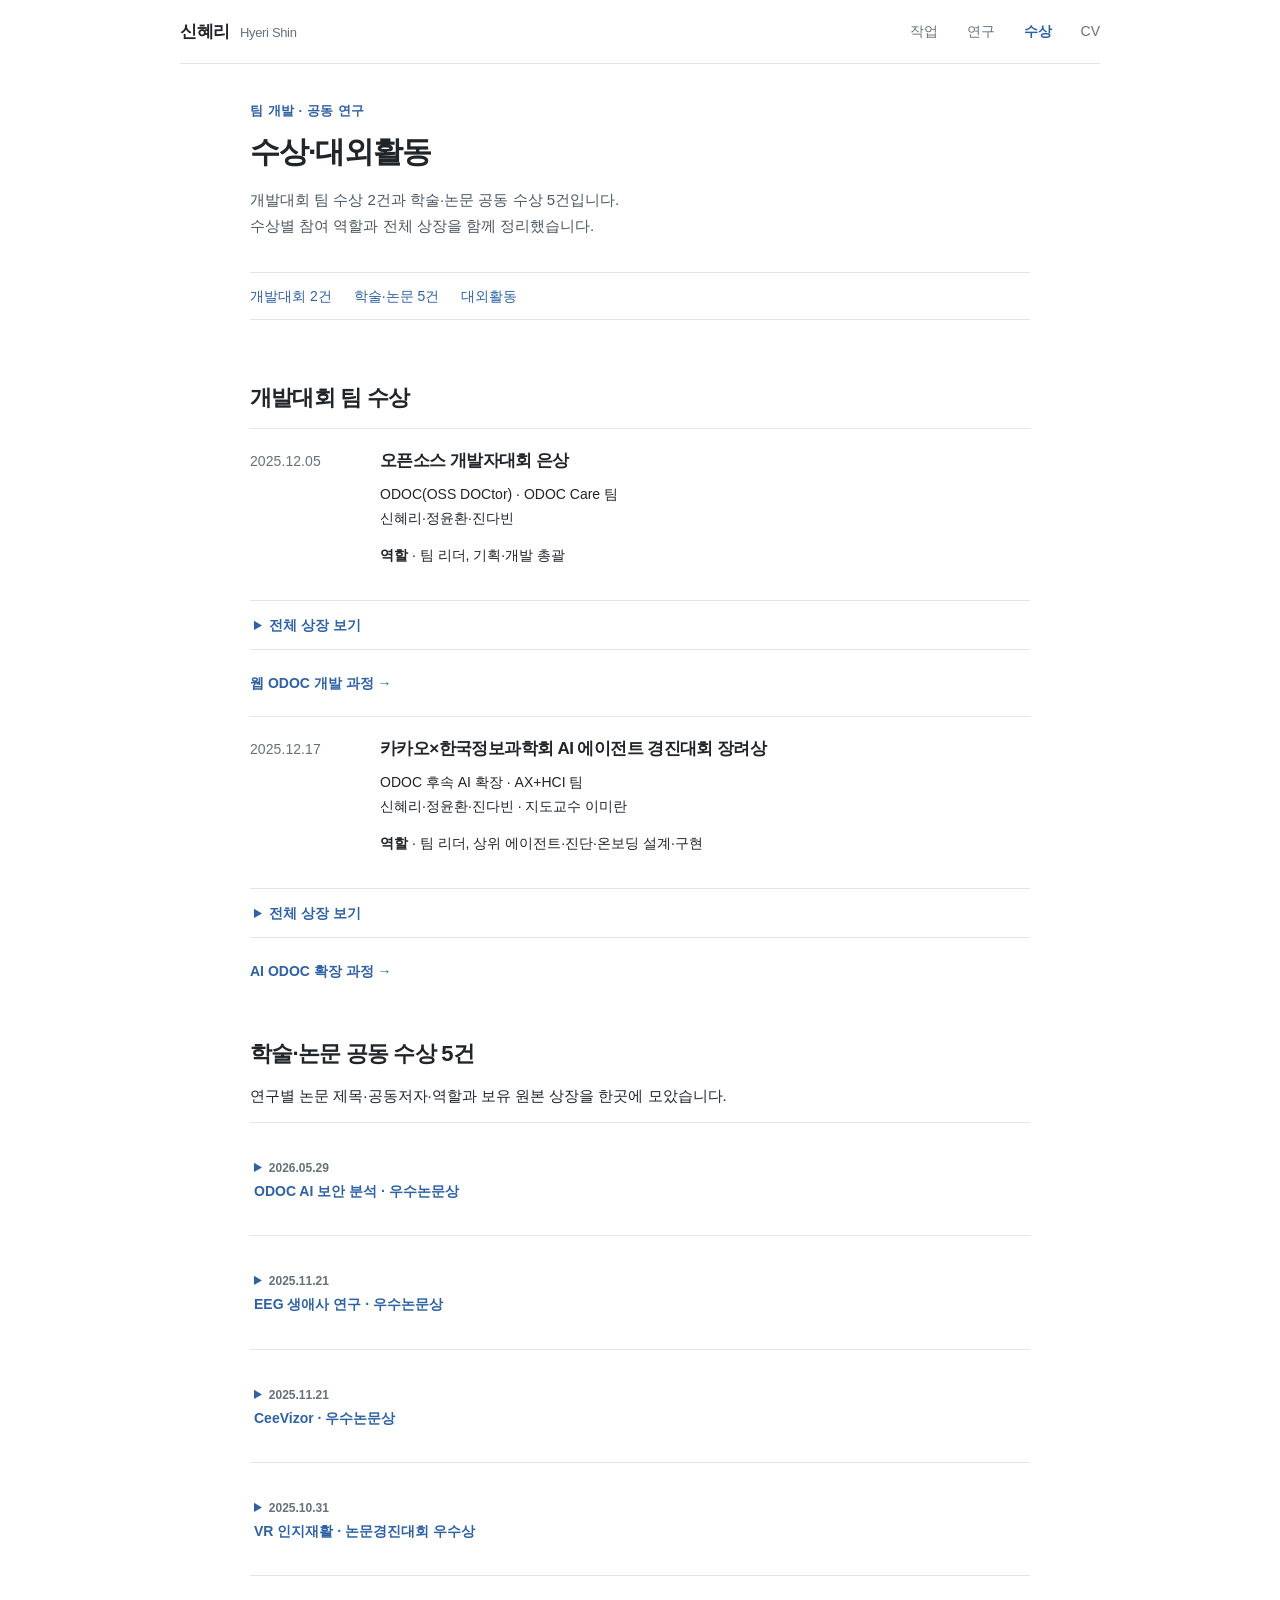
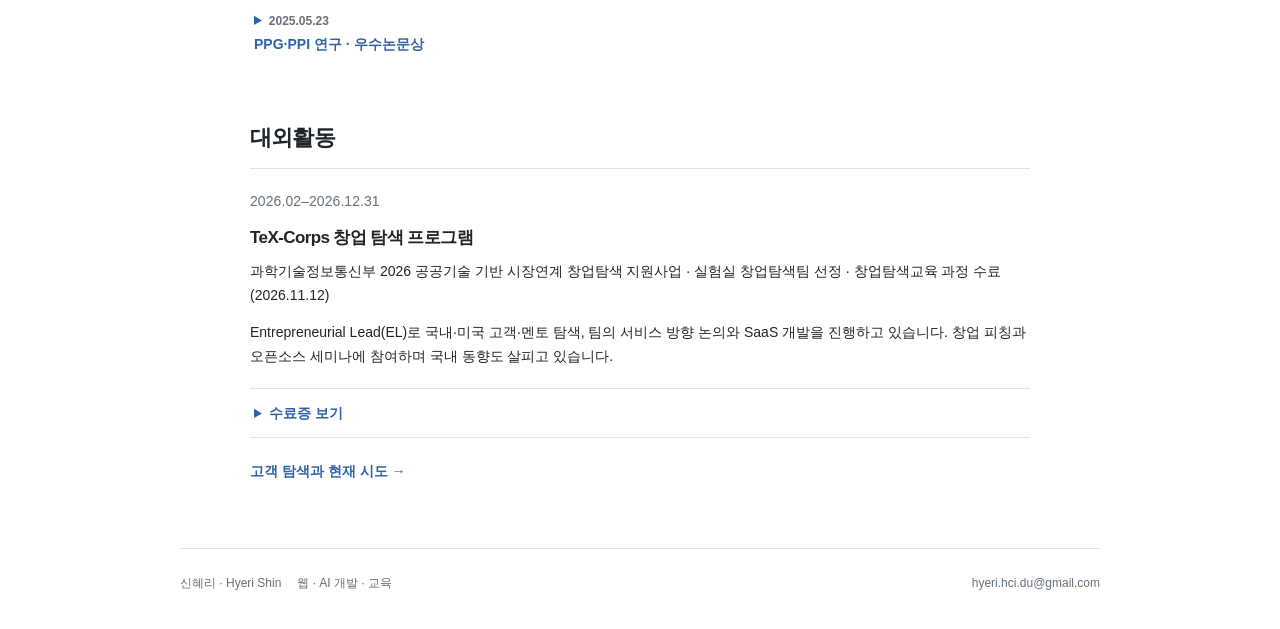
==== awards.html @ 7552ea55 "Add TeX-Corps activity card and remove certificate caption" ====
<!doctype html>
<html lang="ko">
<head>
<meta charset="utf-8">
<meta name="viewport" content="width=device-width, initial-scale=1">
<meta name="description" content="개발대회 팀 수상 2건과 학술·논문 공동 수상 5건, 참여 역할 및 전체 상장.">
<meta name="color-scheme" content="light">
<title>수상·대외활동 · 신혜리</title>
<link rel="stylesheet" href="styles.css">
</head>
<body>
<a class="skip-link" href="#main">본문으로 바로가기</a>
<header class="site-header"><div class="header-inner"><a class="brand" href="index.html">신혜리<span>Hyeri Shin</span></a><nav aria-label="주요 메뉴"><a href="index.html#work">작업</a><a href="research.html">연구</a><a href="awards.html" aria-current="page">수상</a><a href="cv.html">CV</a></nav></div></header>
<main id="main">
<div class="page-width document-page"><header class="page-heading"><p class="eyebrow">팀 개발 · 공동 연구</p><h1>수상·대외활동</h1><p class="lead">개발대회 팀 수상 2건과 학술·논문 공동 수상 5건입니다.<br>수상별 참여 역할과 전체 상장을 함께 정리했습니다.</p></header><nav class="jump-links" aria-label="수상 구분"><a href="#development">개발대회 2건</a><a href="#academic">학술·논문 5건</a><a href="#activities">대외활동</a></nav>
<section class="award-group" id="development"><h2>개발대회 팀 수상</h2><article class="award-record" id="oss"><div class="award-summary"><p class="record-date">2025.12.05</p><div><h3>오픈소스 개발자대회 은상</h3><p>ODOC(OSS DOCtor) · ODOC Care 팀<br>신혜리·정윤환·진다빈</p><p><strong>역할</strong> · 팀 리더, 기획·개발 총괄</p></div></div><details><summary>전체 상장 보기</summary><div class="detail-body"><figure class="award-image"><a class="image-link" href="assets/award-20251205-oss-full.png" target="_blank" rel="noopener noreferrer" aria-label="2025 오픈소스 개발자대회 은상 원본 상장 전체 면 — 원본 이미지 열기"><img src="assets/award-20251205-oss-full.png" width="1132" height="1600" alt="2025 오픈소스 개발자대회 은상 원본 상장 전체 면" loading="lazy"></a><figcaption>보유 원본 상장의 전체 면입니다.</figcaption></figure></div></details><a class="text-link" href="projects/odoc.html#web">웹 ODOC 개발 과정 →</a></article><article class="award-record" id="kakao"><div class="award-summary"><p class="record-date">2025.12.17</p><div><h3>카카오×한국정보과학회 AI 에이전트 경진대회 장려상</h3><p>ODOC 후속 AI 확장 · AX+HCI 팀<br>신혜리·정윤환·진다빈 · 지도교수 이미란</p><p><strong>역할</strong> · 팀 리더, 상위 에이전트·진단·온보딩 설계·구현</p></div></div><details><summary>전체 상장 보기</summary><div class="detail-body"><figure class="award-image"><a class="image-link" href="assets/award-20251217-kakao-full.png" target="_blank" rel="noopener noreferrer" aria-label="2025 카카오 한국정보과학회 AI 에이전트 경진대회 장려상 원본 상장 전체 면 — 원본 이미지 열기"><img src="assets/award-20251217-kakao-full.png" width="1162" height="1600" alt="2025 카카오 한국정보과학회 AI 에이전트 경진대회 장려상 원본 상장 전체 면" loading="lazy"></a><figcaption>보유 원본 상장의 전체 면입니다.</figcaption></figure></div></details><a class="text-link" href="projects/odoc.html#ai">AI ODOC 확장 과정 →</a></article></section>
<section class="award-group" id="academic"><h2>학술·논문 공동 수상 5건</h2><p>연구별 논문 제목·공동저자·역할과 보유 원본 상장을 한곳에 모았습니다.</p><details class="award-record"><summary><span class="small-meta">2026.05.29</span><br>ODOC AI 보안 분석 · 우수논문상</summary><div class="detail-body"><p>2026 한국산업정보학회 춘계학술대회</p><h4>부분 스캔 환경에서 False-Clean 방지를 위한 ODOC AI Agent의 투명성 기반 보안 분석 아키텍처 제안</h4><p><strong>공동저자</strong> · 신혜리·진다빈·정윤환·이미란</p><p><strong>참여 역할</strong> · 공동저자 · 공동 우수논문상</p><p>관련 ODOC 프로젝트에서는 Supervisor·진단·온보딩 기능의 설계·구현을 맡았습니다. 이후 졸업논문 연구를 위해 OSV 구조를 반영해 보안 분석을 확장했습니다.</p><figure class="award-image"><a class="image-link" href="assets/award-20260529-odoc_academic-full.png" target="_blank" rel="noopener noreferrer" aria-label="ODOC AI 보안 분석 · 우수논문상 원본 상장 전체 면 — 원본 이미지 열기"><img src="assets/award-20260529-odoc_academic-full.png" width="1132" height="1600" alt="ODOC AI 보안 분석 · 우수논문상 원본 상장 전체 면" loading="lazy"></a><figcaption>보유 원본 상장의 전체 면입니다. 이미지를 선택하면 원본 크기로 볼 수 있습니다.</figcaption></figure></div></details><details class="award-record"><summary><span class="small-meta">2025.11.21</span><br>EEG 생애사 연구 · 우수논문상</summary><div class="detail-body"><p>2025 한국산업정보학회 추계학술대회</p><h4>뇌파·심리 지표 기반 고령층 생애사 프로그램의 정서 안정 효과 분석</h4><p><strong>공동저자</strong> · 신혜리·전승화·성희자·이미란</p><p><strong>참여 역할</strong> · 공동 연구 · 소프트웨어·검증·통계 분석</p><figure class="award-image"><a class="image-link" href="assets/award-20251121-eeg-full.png" target="_blank" rel="noopener noreferrer" aria-label="EEG 생애사 연구 · 우수논문상 원본 상장 전체 면 — 원본 이미지 열기"><img src="assets/award-20251121-eeg-full.png" width="1131" height="1600" alt="EEG 생애사 연구 · 우수논문상 원본 상장 전체 면" loading="lazy"></a><figcaption>보유 원본 상장의 전체 면입니다. 이미지를 선택하면 원본 크기로 볼 수 있습니다.</figcaption></figure></div></details><details class="award-record"><summary><span class="small-meta">2025.11.21</span><br>CeeVizor · 우수논문상</summary><div class="detail-body"><p>2025 한국산업정보학회 추계학술대회</p><h4>CeeVizor: C언어 메모리 구조의 시각화를 통한 교육 지원 도구 개발</h4><p><strong>공동저자</strong> · 김현송·신혜리·김병모·허준혁·최강우·이미란</p><p><strong>참여 역할</strong> · 공동저자 · 공동 우수논문상</p><figure class="award-image"><a class="image-link" href="assets/award-20251121-ceevizor-full.png" target="_blank" rel="noopener noreferrer" aria-label="CeeVizor · 우수논문상 원본 상장 전체 면 — 원본 이미지 열기"><img src="assets/award-20251121-ceevizor-full.png" width="1131" height="1600" alt="CeeVizor · 우수논문상 원본 상장 전체 면" loading="lazy"></a><figcaption>보유 원본 상장의 전체 면입니다. 이미지를 선택하면 원본 크기로 볼 수 있습니다.</figcaption></figure></div></details><details class="award-record"><summary><span class="small-meta">2025.10.31</span><br>VR 인지재활 · 논문경진대회 우수상</summary><div class="detail-body"><p>한국재활복지공학회 제19회 정기학술대회 학부생논문경진대회</p><h4>컴퓨터기반 인지 재활의 생태학적 효용성 문제를 해결하기 위한 VR 인지재활</h4><p><strong>공동저자</strong> · 정윤환·진다빈·신혜리·이미란</p><p><strong>참여 역할</strong> · 공동저자 · 공동 논문 우수상</p><figure class="award-image"><a class="image-link" href="assets/award-20251031-vr-full.png" target="_blank" rel="noopener noreferrer" aria-label="VR 인지재활 · 논문경진대회 우수상 원본 상장 전체 면 — 원본 이미지 열기"><img src="assets/award-20251031-vr-full.png" width="1124" height="1600" alt="VR 인지재활 · 논문경진대회 우수상 원본 상장 전체 면" loading="lazy"></a><figcaption>보유 원본 상장의 전체 면입니다. 이미지를 선택하면 원본 크기로 볼 수 있습니다.</figcaption></figure></div></details><details class="award-record"><summary><span class="small-meta">2025.05.23</span><br>PPG·PPI 연구 · 우수논문상</summary><div class="detail-body"><p>2025 한국산업정보학회 춘계학술대회</p><h4>통계적 방법 기반의 PPG신호 이상치 탐지 및 제거를 통한 안정적인 PPI 추정 연구</h4><p><strong>공동저자</strong> · 신혜리·이미란</p><p><strong>참여 역할</strong> · 제1저자·발표</p><figure class="award-image"><a class="image-link" href="assets/award-20250523-ppg-full.png" target="_blank" rel="noopener noreferrer" aria-label="PPG·PPI 연구 · 우수논문상 원본 상장 전체 면 — 원본 이미지 열기"><img src="assets/award-20250523-ppg-full.png" width="1131" height="1600" alt="PPG·PPI 연구 · 우수논문상 원본 상장 전체 면" loading="lazy"></a><figcaption>보유 원본 상장의 전체 면입니다. 이미지를 선택하면 원본 크기로 볼 수 있습니다.</figcaption></figure></div></details></section><section class="award-group" id="activities"><h2>대외활동</h2><article class="award-record" id="texcorps"><p class="record-date">2026.02–2026.12.31</p><h3>TeX-Corps 창업 탐색 프로그램</h3><p>과학기술정보통신부 2026 공공기술 기반 시장연계 창업탐색 지원사업 · 실험실 창업탐색팀 선정 · 창업탐색교육 과정 수료(2026.11.12)</p><p>Entrepreneurial Lead(EL)로 국내·미국 고객·멘토 탐색, 팀의 서비스 방향 논의와 SaaS 개발을 진행하고 있습니다. 창업 피칭과 오픈소스 세미나에 참여하며 국내 동향도 살피고 있습니다.</p><details><summary>수료증 보기</summary><div class="detail-body"><figure class="award-image"><a class="image-link" href="assets/certificate-20261112-texcorps-full.png" target="_blank" rel="noopener noreferrer" aria-label="2026 공공기술 기반 시장연계 창업탐색 지원사업 창업탐색교육 과정 수료증 — 원본 이미지 열기"><img src="assets/certificate-20261112-texcorps-full.png" width="1150" height="1600" alt="2026 공공기술 기반 시장연계 창업탐색 지원사업 창업탐색교육 과정 수료증" loading="lazy"></a></figure></div></details><a class="text-link" href="projects/tex-corps.html">고객 탐색과 현재 시도 →</a></article></section></div></main>
<footer class="site-footer"><div><a href="index.html">신혜리 · Hyeri Shin</a><span>웹 · AI 개발 · 교육</span></div><a href="mailto:hyeri.hci.du@gmail.com">hyeri.hci.du@gmail.com</a></footer>
</body>
</html>
---- styles.css ----
:root{--ink:#20252a;--muted:#66717b;--accent:#315b84;--line:#e1e5e9;--soft:#f5f7f9;--width:1060px;--reading:840px}
*{box-sizing:border-box}
html{scroll-padding-top:32px}
body{margin:0;background:#fff;color:var(--ink);font:16px/1.78 -apple-system,BlinkMacSystemFont,"Apple SD Gothic Neo","Noto Sans KR","Malgun Gothic",sans-serif;word-break:keep-all;overflow-wrap:break-word;-webkit-font-smoothing:antialiased}
a{color:var(--accent);text-decoration:none;text-underline-offset:4px}
a:hover{text-decoration:underline}
a:focus-visible,summary:focus-visible{outline:2px solid var(--accent);outline-offset:5px;border-radius:2px}
img{max-width:100%;height:auto;display:block}
button,input{font:inherit}
h1,h2,h3,h4,p,figure,ul,ol,dl{margin-top:0}
h1,h2,h3,h4{color:var(--ink);line-height:1.4;letter-spacing:-.035em;font-weight:650}
h1{font-size:36px;margin-bottom:20px}
h2{font-size:27px;margin-bottom:19px}
h3{font-size:21px;margin-bottom:12px}
h4{font-size:17px;margin-bottom:8px}
p{margin-bottom:17px}
strong{font-weight:650}
code{font-size:.9em;background:var(--soft);padding:2px 5px;border-radius:3px}
ul,ol{padding-left:23px}
li+li{margin-top:7px}
.external{font-size:.8em;margin-left:4px;white-space:nowrap}
.page-width,.header-inner,.site-footer{width:min(var(--width),calc(100% - 64px));margin-inline:auto}
.skip-link{position:fixed;left:16px;top:-90px;z-index:99;background:#fff;padding:10px 16px;border:1px solid var(--accent)}
.skip-link:focus{top:12px}
.site-header{margin-bottom:52px}
.header-inner{display:flex;align-items:center;justify-content:space-between;gap:30px;min-height:92px;border-bottom:1px solid var(--line)}
.brand{font-size:18px;font-weight:650;color:var(--ink);letter-spacing:-.02em;white-space:nowrap}
.brand span{font-size:13px;font-weight:400;color:var(--muted);margin-left:10px}
.site-header nav{display:flex;gap:29px;align-items:center}
.site-header nav a{font-size:14px;color:var(--muted);padding:8px 0}
.site-header nav a[aria-current=page]{color:var(--accent);font-weight:650}
.hero{display:grid;grid-template-columns:185px 1fr;gap:47px;align-items:start;margin-bottom:56px;max-width:980px}
.portrait{width:185px;aspect-ratio:1399/1791;object-fit:cover;border:1px solid var(--line);border-radius:2px}
.hero-copy h1{font-size:31px;line-height:1.42;margin-bottom:16px}
.hero-copy .eyebrow{margin-bottom:8px}
.eyebrow{font-size:13px;color:var(--accent);font-weight:600;letter-spacing:.035em;margin-bottom:9px}
.intro{max-width:690px;font-size:16px;line-height:1.85;margin-bottom:13px}
.current-status{font-size:13px;color:var(--muted);margin-bottom:12px}
.contact-links{display:flex;gap:0;flex-wrap:wrap;font-size:14px;margin:13px 0 15px;color:#a0a8af}
.contact-links a{margin-inline:8px}
.contact-links a:first-child{margin-left:0}
.text-link{display:inline-flex;gap:14px;align-items:center;font-size:14px;font-weight:600}
.section-block{padding:42px 0 52px;border-top:1px solid var(--line)}
.section-heading{margin-bottom:26px}
.section-heading h2{margin-bottom:9px}
.section-heading>p:last-child:not(.eyebrow){color:var(--muted);font-size:15px;margin-bottom:0}
.work-row{display:grid;grid-template-columns:340px minmax(0,1fr);gap:38px;align-items:start;padding:29px 0 35px}
.work-row+.work-row{border-top:1px solid var(--line)}
.work-thumb{display:flex;min-height:196px;align-items:center;background:var(--soft);border:1px solid var(--line);padding:15px;overflow:hidden;border-radius:2px}
.work-thumb img{width:100%;height:auto;max-height:270px;object-fit:contain}
.workflow-thumb{padding:18px 23px}
.work-copy h3{font-size:24px;margin:3px 0 1px}
.work-copy h3 a{color:var(--ink)}
.work-copy>p{font-size:15px;margin-bottom:12px;line-height:1.75}
.work-copy .work-meta{font-size:12px;color:var(--muted);margin-bottom:5px;letter-spacing:.015em}
.work-copy .work-subtitle{font-size:16px;color:var(--accent);margin-bottom:13px}
.work-copy .role-line{font-size:13px;color:var(--ink-soft)}
.role-line strong{color:var(--ink);margin-right:7px}
.work-copy .result-line,.work-copy .status-line{font-size:12px;color:var(--muted);margin-bottom:12px}
.two-column{display:grid;grid-template-columns:1fr 1fr;gap:44px}
.summary-block h3{font-size:20px}
.summary-block h3 a{color:var(--ink)}
.small-meta,.record-meta{font-size:12px;color:var(--muted);margin-bottom:7px}
.summary-block>p:not(.small-meta){font-size:15px}
.recognition-list{list-style:none;padding:0;margin-bottom:23px}
.recognition-list li{display:grid;grid-template-columns:120px 1fr;gap:23px;padding:14px 0}
.recognition-list strong{font-size:16px}
.recognition-list p{font-size:14px;color:var(--muted);margin:4px 0 0}
.record-date{font-size:13px;color:var(--muted);font-variant-numeric:tabular-nums;letter-spacing:.005em}
.site-footer{border-top:1px solid var(--line);margin-top:60px;padding:24px 0 35px;display:flex;justify-content:space-between;gap:18px;font-size:12px;color:var(--muted)}
.site-footer>div{display:flex;gap:16px}
.site-footer a{color:var(--muted)}
.document-page{max-width:920px}
.page-heading{padding-bottom:27px}
.page-heading .lead{max-width:740px;font-size:17px;color:var(--ink-soft)}
.latin-name{font-size:23px;font-weight:400;margin-left:12px;color:var(--muted)}
.jump-links{display:flex;gap:25px;flex-wrap:wrap;border-block:1px solid var(--line);padding:14px 0;font-size:14px;margin-bottom:40px}
.cv-section{padding:23px 0 40px}
.cv-section+.cv-section{border-top:1px solid var(--line);padding-top:39px}
.cv-record{display:grid;grid-template-columns:175px 1fr;gap:27px;margin-top:26px}
.cv-record h3{font-size:18px;margin-bottom:4px}
.cv-record p{margin-bottom:5px;font-size:15px}
.cv-record .record-date{font-size:12px;padding-top:3px}
.cv-record .position{color:var(--muted);font-size:14px}
.cv-record a{font-size:13px}
.skill-list{margin-top:25px}
.skill-list>div{display:grid;grid-template-columns:175px 1fr;gap:27px;padding:12px 0;border-bottom:1px solid var(--line)}
.skill-list dt{font-weight:600;font-size:14px}
.skill-list dd{margin:0;font-size:15px}
.note{font-size:13px!important;color:var(--muted);line-height:1.8!important;margin-top:17px}
.subsection-title{font-size:18px;color:var(--accent);margin-top:28px}
.publication-list{padding-left:22px}
.publication-list>li{padding:14px 0 18px}
.publication-list p{font-size:14px;margin-bottom:8px}
.publication-list h4{font-size:16px}
.publication-list .record-meta{font-size:12px}
.resource-links{display:flex;gap:10px 22px;flex-wrap:wrap;font-size:13px;margin:17px 0}
.plain-records{list-style:none;padding:0}
.plain-records li{padding:13px 0;border-bottom:1px solid var(--line)}
.plain-records li>span{font-size:12px;color:var(--muted)}
.plain-records p{margin:3px 0 0;font-size:15px}
.back-link{display:inline-block;font-size:13px;margin-bottom:31px}
.project-heading{max-width:var(--reading);margin-inline:auto;margin-bottom:35px}
.project-heading h1{font-size:40px;margin-bottom:12px}
.project-deck{font-size:24px;line-height:1.55;font-weight:500;letter-spacing:-.03em;margin-bottom:19px}
.project-meta{font-size:13px;color:var(--muted)}
.project-cover{margin-bottom:46px}
figure{margin:28px auto 32px}
figure>a{display:block;border:1px solid var(--line);background:var(--soft);padding:12px;border-radius:2px}
figure>a:hover{border-color:#a7b9ca}
figure img{width:100%;object-fit:contain;max-height:900px}
figcaption{color:var(--muted);font-size:12px;line-height:1.75;margin-top:10px}
.project-section{max-width:var(--reading);margin-inline:auto;padding:38px 0 43px;border-top:1px solid var(--line)}
.project-section .section-heading{margin-bottom:24px}
.project-section p{font-size:16px}
.project-section h3{font-size:20px;margin-top:30px}
.project-section h3:first-child{margin-top:0}
.role-grid{display:grid;grid-template-columns:1fr 1fr 1fr;gap:27px;margin:22px 0}
.role-grid>div{border-top:2px solid #a7b9ca;padding-top:13px}
.role-grid span{font-size:13px;font-weight:650;color:var(--accent)}
.role-grid p{font-size:14px;margin-top:7px;margin-bottom:0;line-height:1.8}
.decision{margin:28px 0}
.decision h3{color:var(--accent);font-size:18px;margin-bottom:10px}
.feature-list{list-style:none;padding:0;margin:23px 0}
.feature-list li{display:grid;grid-template-columns:130px 1fr;gap:15px;border-top:1px solid var(--line);padding:13px 0;font-size:15px}
.feature-list li:last-child{border-bottom:1px solid var(--line)}
.feature-list strong{font-size:14px}
.feature-list li+li{margin-top:0}
.diagram{max-width:820px}
.diagram--compact{max-width:500px}
.diagram--medium{max-width:600px}
.diagram--technical{max-width:720px}
.diagram--dense{max-width:800px}
.diagram--compact img,.diagram--medium img,.diagram--technical img,.diagram--dense img{max-height:none}
details{margin:25px 0;border-block:1px solid var(--line)}
summary{padding:15px 4px;cursor:pointer;font-size:14px;font-weight:600;color:var(--accent)}
.detail-body{padding:7px 4px 20px}
.detail-body p{font-size:14px}
.detail-body figure{margin-block:17px}
.project-next{max-width:var(--reading);margin-inline:auto;border-top:1px solid var(--line);padding-top:25px;display:flex;justify-content:flex-end}
.project-next a{display:grid;gap:6px}
.project-next span{font-size:12px;color:var(--muted)}
.project-next strong{font-size:16px;font-weight:550}
.figure-pair{display:grid;grid-template-columns:1fr 1fr;gap:20px}
.figure-pair figure{min-width:0;margin:15px 0}
.figure-pair figure>a{height:100%;display:flex;align-items:center}
.timeline-list{list-style:none;padding:0;margin-top:25px}
.timeline-list li{display:grid;grid-template-columns:110px 1fr;gap:24px;padding:15px 0;border-top:1px solid var(--line)}
.timeline-list span{font-size:12px;color:var(--muted)}
.timeline-list p{font-size:15px;margin:0}
.research-block{padding:38px 0 45px;border-top:1px solid var(--line)}
.research-block>h2{margin-bottom:18px}
.research-block .research-intro{max-width:780px}
.research-block .project-section{border:0;padding:0;max-width:none}
.boundary{border-left:3px solid #a7b9ca;padding:3px 0 3px 18px;margin:25px 0;color:var(--ink-soft);font-size:14px}
.research-block figure{max-width:820px}
.award-record{padding:27px 0;border-top:1px solid var(--line)}
.award-record h3{font-size:19px}
.award-record p{font-size:14px}
.award-record .award-image{max-width:460px;margin-inline:auto}
.award-record .award-image img{max-height:640px;width:100%;object-fit:contain}
.award-group{padding-top:35px}
.award-summary{display:grid;grid-template-columns:110px 1fr;gap:20px}
@media(min-width:1400px){.site-header{margin-bottom:60px}.hero{margin-bottom:64px}}
@media(max-width:800px){.page-width,.header-inner,.site-footer{width:calc(100% - 40px)}.site-header{margin-bottom:43px}.header-inner{min-height:78px}.site-header nav{gap:20px}.brand span{display:none}.hero{grid-template-columns:145px 1fr;gap:29px;margin-bottom:52px}.portrait{width:145px}.hero-copy h1{font-size:26px}.intro{font-size:15px}.current-status{font-size:12px}.work-row{grid-template-columns:270px 1fr;gap:27px}.work-copy>p{font-size:14px}.work-copy h3{font-size:21px}.work-thumb{min-height:170px}.role-grid{gap:19px}.project-heading h1{font-size:35px}.project-deck{font-size:23px}.project-section h2{font-size:25px}.site-footer{flex-wrap:wrap}}
@media(max-width:620px){body{font-size:15px;line-height:1.8}.page-width,.header-inner,.site-footer{width:calc(100% - 36px)}.header-inner{min-height:72px;gap:15px}.site-header nav{gap:17px}.site-header nav a{font-size:13px}.brand{font-size:17px}.site-header{margin-bottom:34px}.hero{grid-template-columns:104px 1fr;column-gap:22px;row-gap:20px;align-items:start}.portrait{width:104px}.hero-copy h1{font-size:23px;line-height:1.45;margin-bottom:14px}.hero-copy .eyebrow{font-size:12px}.hero .intro,.hero .current-status,.hero .contact-links,.hero .text-link{grid-column:1/-1}.hero-copy{display:contents}.hero-copy>.eyebrow{grid-column:2;grid-row:1;align-self:start}.hero-copy>h1{grid-column:2;grid-row:1;margin-top:29px}.hero-copy .intro{margin-bottom:-6px}.current-status{margin-bottom:-7px}.contact-links{margin:3px 0 0;font-size:13px}.hero .text-link{justify-self:start;margin-top:-6px}.desktop-break{display:none}.section-block{padding:31px 0 37px}.section-heading{margin-bottom:18px}h2{font-size:24px}.work-row{display:block;padding:23px 0 30px}.work-thumb{padding:14px;min-height:170px;max-height:270px;margin-bottom:20px}.work-thumb img{max-height:225px}.workflow-thumb{padding:18px 33px}.work-copy h3{font-size:23px}.work-copy>p{font-size:15px}.work-copy .work-meta{font-size:12px}.two-column{grid-template-columns:1fr;gap:28px}.recognition-list li{grid-template-columns:82px 1fr;gap:13px;padding:12px 0}.recognition-list strong{font-size:14px}.recognition-list p{font-size:13px}.record-date{font-size:12px}.site-footer{margin-top:35px;padding-block:22px;font-size:12px}.site-footer>div{gap:11px}.page-heading h1{font-size:30px}.latin-name{font-size:19px;margin-left:8px}.page-heading .lead{font-size:16px}.jump-links{gap:23px;font-size:13px;margin-bottom:25px}.cv-section{padding-block:20px 30px}.cv-section+.cv-section{padding-top:29px}.cv-record{grid-template-columns:1fr;gap:1px;margin-top:24px}.cv-record .record-date{margin-bottom:3px}.cv-record h3{font-size:17px}.skill-list>div{grid-template-columns:100px 1fr;gap:13px}.skill-list dd{font-size:14px}.skill-list dt{font-size:13px}.publication-list{padding-left:18px}.publication-list h4{font-size:16px}.project-heading{margin-bottom:25px}.project-heading h1{font-size:34px}.project-deck{font-size:21px}.project-meta{font-size:12px}.back-link{margin-bottom:23px}.resource-links{font-size:12px;gap:9px 18px}.project-cover{margin-bottom:31px}figure>a{padding:6px}figure{margin-block:23px}figcaption{font-size:12px}.project-section{padding:29px 0 32px}.project-section h2{font-size:24px}.project-section p{font-size:15px}.project-section h3{font-size:19px}.role-grid{grid-template-columns:1fr;gap:15px}.role-grid>div{display:grid;grid-template-columns:80px 1fr;gap:12px;border-top:1px solid var(--line);padding-top:12px}.role-grid p{margin-top:0}.feature-list li{grid-template-columns:1fr;gap:3px;padding:12px 0;font-size:14px}.decision h3{font-size:18px}.note{font-size:12px!important}.figure-pair{grid-template-columns:1fr;gap:0}.timeline-list li{grid-template-columns:80px 1fr;gap:15px}.timeline-list p{font-size:14px}.project-next strong{font-size:14px}.research-block{padding-block:29px}.award-summary{grid-template-columns:85px 1fr;gap:12px}.award-record h3{font-size:18px}.award-record .award-image{max-width:100%}}
@media(prefers-reduced-motion:reduce){*{scroll-behavior:auto!important}}
@media print{.site-header,.jump-links,.back-link,.project-next{display:none}.site-footer{margin-top:30px}.page-width{width:100%}a{color:#20252a}.project-section{break-inside:auto}details:not([open])>.detail-body{display:block}.hero{display:flex}.work-row{break-inside:avoid}}

.thumb-note{font-size:12px;color:var(--muted);line-height:1.6;margin:9px 0 0}.project-cover img{max-height:540px;object-fit:contain}

/* v2: roles, reading routes, and grouped recognition */
.work-copy .work-meta{font-size:13px}
.work-copy .role-line{font-size:14px;color:var(--ink-soft)}
.work-copy .result-line,.work-copy .status-line{font-size:13px;color:var(--ink-soft)}
.result-line strong,.status-line strong{color:var(--ink);font-weight:600;margin-right:7px}
.project-jump{max-width:var(--reading);margin:0 auto 30px;gap:28px;padding-block:12px}
.award-entry-grid{display:grid;grid-template-columns:repeat(2,minmax(0,1fr));gap:22px}
.award-entry{color:var(--ink);display:flex;flex-direction:column;border:1px solid var(--line);padding:23px 21px 20px;border-radius:2px}
.award-entry:hover{border-color:#a7b9ca;text-decoration:none;background:var(--soft)}
.award-entry h3{font-size:18px;margin:11px 0 5px}
.award-entry p{font-size:13px;color:var(--muted);margin-bottom:13px}
.award-entry .award-name{font-size:14px;color:var(--accent);font-weight:600;margin-bottom:10px}
.award-entry .record-date{font-size:12px}
.entry-link{font-size:12px;color:var(--accent);margin-top:auto;padding-top:6px}
.cv-appointment{margin-top:13px}
.cv-appointment+.cv-appointment{margin-top:22px;padding-top:17px;border-top:1px solid var(--line)}
.cv-record .appointment-period{font-size:12px;color:var(--muted);font-variant-numeric:tabular-nums;margin-bottom:4px}
.research-demo-pair{align-items:start}
.research-demo-pair figure>a{height:auto;min-height:200px}
@media(max-width:800px){.award-entry-grid{gap:15px}.award-entry{padding:18px 16px}.award-entry h3{font-size:16px}}
@media(max-width:620px){.work-copy .work-meta{font-size:13px}.award-entry-grid{grid-template-columns:1fr;gap:13px}.award-entry{padding:18px 20px}.award-entry h3{font-size:18px}.project-jump{gap:17px;font-size:13px}.research-demo-pair figure>a{min-height:0}.cv-record .appointment-period{font-size:12px}.cv-appointment{margin-top:10px}}

.skill-list dt{display:flex;align-items:center;gap:10px}.skill-list dt img{width:22px;height:22px;flex:0 0 22px}.icon-credit{font-size:12px;color:var(--muted);margin-top:8px}.icon-credit a{color:var(--muted)}
@media(max-width:620px){.skill-list>div{grid-template-columns:120px 1fr}.skill-list dt{gap:8px}}

/* v3: group primary actions and align dates within one institution. */
.hero{margin-bottom:48px}
.hero-actions{display:flex;align-items:center;flex-wrap:wrap;gap:9px 20px;margin-top:16px;font-size:14px}
.hero-actions .secondary-link{font-size:13px;color:var(--muted)}
.cv-institution{margin-top:26px}
.cv-institution>h3{margin-left:202px;font-size:18px;margin-bottom:13px}
.cv-role-row{display:grid;grid-template-columns:175px 1fr;gap:27px;padding:10px 0}
.cv-role-row p{font-size:15px;margin-bottom:5px}
.cv-role-row .record-date{font-size:12px;padding-top:3px;font-variant-numeric:tabular-nums}
.cv-role-row .position{font-size:14px;font-weight:600;color:var(--ink-soft)}
@media(max-width:620px){.hero .hero-actions{grid-column:1/-1;justify-self:start;margin-top:0;font-size:13px}.hero-actions{gap:10px 18px}.hero-actions .text-link{margin-top:0}.hero-actions .secondary-link{font-size:12px}.cv-institution>h3{margin-left:0;font-size:17px}.cv-role-row{grid-template-columns:1fr;gap:0;padding-block:8px}.cv-role-row .record-date{margin-bottom:4px}}

/* Compact only the two project summaries; retain role text sizes. */
.project-summary{padding-top:22px;padding-bottom:26px}.project-summary .section-heading{margin-bottom:12px}.project-summary .section-heading h2{font-size:23px}.project-summary .role-grid{margin-top:16px;margin-bottom:12px}.project-summary .note{margin-top:12px}

/* Per-technology badges use local original logos and readable names. */
.tech-badges{display:flex;flex-wrap:wrap;gap:6px;align-items:center}
.tech-badge{display:inline-flex;align-items:center;justify-content:center;gap:6px;min-height:30px;padding:4px 8px;border:1px solid #dce4ec;border-radius:4px;background:#f3f6f9;color:var(--ink);font-size:12.5px;font-weight:600;line-height:1.4;white-space:nowrap}
.tech-badge img{display:block;width:18px;height:18px;object-fit:contain;flex:0 0 18px}
.tech-badge--name-only{padding-inline:10px}
.tech-badge--wordmark{background:#fff;padding-inline:9px}
.tech-badge--wordmark img{width:80.325px;height:17px;flex:0 0 auto}
.skill-list>div{align-items:start}
.skill-list dt{padding-top:5px}
@media(max-width:620px){.skill-list>div{grid-template-columns:1fr;gap:11px;padding-block:16px}.skill-list dt{padding-top:0;font-size:14px}}

/* v6: 사용 기술·검증·교육 과정·그 밖의 작업 표시와 모서리 손질. 배지 30px과 도식 표시폭은 v5 그대로. */
:root{--radius:10px;--radius-sm:6px}
.tech-note{margin:22px 0;padding:14px 18px;background:var(--soft);border:1px solid var(--line);border-radius:var(--radius)}
.tech-note p{font-size:14px!important;margin-bottom:6px;line-height:1.75}
.tech-note p:last-child{margin-bottom:0}
.verify-line{font-size:14px!important;color:var(--ink-soft)}
.experiment{margin:22px 0}
.experiment>p{font-size:14px}
.course-list{list-style:none;padding:0;margin:12px 0 4px}
.course-list li{display:grid;grid-template-columns:112px 1fr;gap:14px;padding:10px 0;border-top:1px solid var(--line)}
.course-list li+li{margin-top:0}
.course-list span{font-size:12px;color:var(--muted);font-variant-numeric:tabular-nums;padding-top:2px}
.course-list p{font-size:14px;margin:0;line-height:1.7}
.other-work{margin-top:8px;padding-top:26px;border-top:1px solid var(--line)}
.other-work-title{font-size:17px;color:var(--muted);margin-bottom:14px}
.other-work-item{border:1px solid var(--line);border-radius:var(--radius);padding:20px 22px;max-width:720px}
.other-work-item h4{font-size:18px;margin:2px 0 8px}
.other-work-item h4 a{color:var(--ink)}
.other-work-item p{font-size:14px;margin-bottom:10px;line-height:1.75}
.other-work-item .work-meta{font-size:13px;color:var(--muted);margin-bottom:4px}
.other-work-item .status-line{font-size:13px;color:var(--ink-soft)}
.work-thumb,figure>a,.award-entry,.portrait{border-radius:var(--radius)}
figure img,.work-thumb img{border-radius:var(--radius-sm)}
.tech-badge{border-radius:var(--radius-sm)}
.skip-link{border-radius:var(--radius-sm)}
@media(max-width:620px){.course-list li{grid-template-columns:1fr;gap:2px}.other-work-item{padding:16px 18px}}

/* v7: 기술 표기 통일(이름 배지), 실험 표, 링크 크기, 구분선, 회색 정리. 배지 높이 30px과 도식 표시폭은 그대로. */
:root{--ink-soft:#4b5762}
.nowrap{white-space:nowrap}
.sr-only{position:absolute;width:1px;height:1px;overflow:hidden;clip:rect(0 0 0 0);white-space:nowrap}
.tech-badge{padding:4px 10px;border:1px solid var(--line);background:var(--soft);color:var(--ink)}
.tb-js{background:#fbf3cf;border-color:#ecd97a;color:#6a5200}
.tb-react{background:#e0f5fa;border-color:#a8dbe8;color:#0b5f73}
.tb-vite{background:#f0e9fd;border-color:#cdbaf2;color:#5b30a6}
.tb-tailwind{background:#e4f0fc;border-color:#b0cff0;color:#1a5a96}
.tb-java{background:#fbeedd;border-color:#eccb9c;color:#86490f}
.tb-spring{background:#e8f5e0;border-color:#b8dca4;color:#2f6a1b}
.tb-fastapi{background:#ddf4ee;border-color:#a2d9c9;color:#0b6a55}
.tb-python{background:#e8edf9;border-color:#b9c7ea;color:#2d4d8e}
.tb-langgraph{background:#e0efed;border-color:#a9cfc9;color:#1c5a53}
.tb-git{background:#fde8e2;border-color:#f0bcae;color:#a2331b}
.tb-github{background:#eef0f2;border-color:#cfd5db;color:#24292f}
.tb-mysql{background:#e1eff5;border-color:#a9cfdf;color:#0d5a7a}
.tb-d3{background:#fdebdc;border-color:#f0c49c;color:#9a4a12}
.tb-kanana{background:#fbf2c4;border-color:#e8d36a;color:#5f4a00}
.tech-note{background:#fff}
.tech-note .tech-note-title{display:flex;flex-wrap:wrap;gap:4px 10px;align-items:baseline;margin-bottom:8px}
.tech-note-title span{font-size:12px;color:var(--muted)}
.tech-rows{margin:0 0 10px}
.tech-rows>div{display:grid;grid-template-columns:92px 1fr;gap:12px;padding:4px 0;align-items:start}
.tech-rows dt{font-size:13px;color:var(--muted);padding-top:5px}
.tech-rows dd{margin:0}
.project-section>.section-heading+.tech-note{margin-top:0}
.experiment-grid{display:grid;grid-template-columns:1fr 1fr;gap:30px;margin:18px 0 8px}
.experiment-item>p{font-size:14px;margin-bottom:6px}
.mini-table{width:100%;border-collapse:collapse;font-size:14px;font-variant-numeric:tabular-nums;margin-top:10px}
.mini-table th,.mini-table td{padding:8px 0 8px 14px;border-bottom:1px solid var(--line);text-align:right;white-space:nowrap}
.mini-table thead th{font-size:12px;font-weight:600;color:var(--muted);border-bottom-color:#a7b9ca}
.mini-table tbody th{font-size:13px;font-weight:600}
.mini-table th:first-child{text-align:left;padding-left:0}
main li>a,.detail-body>a{font-size:13px}
.cv-section>p>a{font-size:14px;font-weight:600}
details:last-child{border-bottom:0}
details.award-record{margin:0;border-bottom:0}
.other-work-item{max-width:none;display:grid;grid-template-columns:340px minmax(0,1fr);gap:38px;align-items:start;padding:22px 24px}
.other-work-item p:last-child{margin-bottom:0}
.project-cover{max-width:var(--reading)}
.project-cover img{max-height:600px}
@media(min-width:621px){.work-thumb{height:280px;justify-content:center}.work-thumb img{width:auto;max-width:100%;max-height:100%;margin:auto}}
@media(max-width:800px){.other-work-item{grid-template-columns:270px 1fr;gap:27px}.experiment-grid{grid-template-columns:1fr;gap:22px}}
@media(max-width:620px){.hero-copy>h1{margin-top:0}.other-work-item{display:block}.other-work-item>div+div{margin-top:12px}.tech-rows>div{grid-template-columns:1fr;gap:5px;padding:6px 0}.tech-rows dt{padding-top:0}}

/* v7 밀도: 본문 폭·글자 크기를 줄이고, 역할·링크·수상을 카드와 칩으로 묶는다. 글자 크기는 12·13·14·15·17·18·20·22·28·30px만 쓴다. */
:root{--accent:#2e62a5}
.eyebrow{font-size:13px}
.role-grid{gap:14px}
.role-grid>div{border:1px solid var(--line);background:var(--soft);border-radius:var(--radius);padding:14px 16px}
.role-grid span{font-size:13px}
.role-grid p{font-size:14px;line-height:1.7;margin-top:6px}
.resource-links{gap:8px}
.resource-links a,.hero-actions a{display:inline-flex;align-items:center;padding:5px 11px;border:1px solid var(--line);border-radius:var(--radius-sm);background:#fff;color:var(--ink-soft);font-size:13px;font-weight:500;line-height:1.5}
.resource-links a:hover,.hero-actions a:hover{border-color:var(--accent);color:var(--accent);text-decoration:none}
.hero-actions{gap:8px}
.hero-actions .text-link{gap:8px;color:var(--accent);border-color:#a7b9ca;font-weight:600}
.hero-actions .secondary-link{font-size:13px;color:var(--muted)}
.contact-links{font-size:0;gap:8px;margin:12px 0 14px}
.contact-links a,.contact-links a:first-child{margin:0;padding:5px 11px;border:1px solid var(--line);border-radius:var(--radius-sm);background:#fff;color:var(--ink-soft);font-size:13px;font-weight:500;line-height:1.5}
.contact-links a:hover{border-color:var(--accent);color:var(--accent);text-decoration:none}
.award-chips{display:flex;flex-wrap:wrap;gap:8px;margin:12px 0 14px}
.award-chip{display:inline-flex;padding:5px 11px;border:1px solid #ecd28a;border-radius:var(--radius-sm);background:#fdf3d7;color:#7a5300;font-size:13px;font-weight:600;line-height:1.5}
.award-chip:hover{border-color:#c9a23a;text-decoration:none}
.boundary{background:var(--soft);border-left:3px solid #9db4d6;border-radius:0 var(--radius-sm) var(--radius-sm) 0;padding:11px 16px;font-size:14px;color:var(--ink-soft)}
.tech-note{padding:12px 16px}
.tech-badge{font-size:13px}
.experiment-item{border:1px solid var(--line);border-radius:var(--radius);padding:14px 16px 6px}
.mini-table tbody tr:last-child th,.mini-table tbody tr:last-child td{border-bottom:0}
@media(min-width:621px){
:root{--width:920px;--reading:720px}
body{font-size:15px;line-height:1.72}
p{margin-bottom:13px}
h1{font-size:30px;margin-bottom:14px}
h2{font-size:22px;margin-bottom:14px}
h3{font-size:17px;margin-bottom:9px}
h4{font-size:15px}
.site-header{margin-bottom:36px}
.header-inner{min-height:64px}
.brand{font-size:17px}
.hero{grid-template-columns:150px 1fr;gap:34px;margin-bottom:36px;max-width:820px}
.portrait{width:150px}
.hero-copy h1{font-size:28px;margin-bottom:12px}
.intro{font-size:15px;line-height:1.75}
.section-block{padding:32px 0 38px}
.section-heading{margin-bottom:18px}
.work-row{grid-template-columns:250px minmax(0,1fr);gap:28px;padding:22px 0 26px}
.work-thumb{height:200px;min-height:0;padding:10px}
.workflow-thumb{padding:10px 14px}
.work-copy h3{font-size:20px}
.work-copy>p{font-size:14px;margin-bottom:9px;line-height:1.7}
.work-copy .work-subtitle{font-size:15px;margin-bottom:9px}
.work-copy .role-line{font-size:14px}
.work-copy .result-line,.work-copy .status-line{font-size:13px;margin-bottom:9px}
.other-work-item{grid-template-columns:250px minmax(0,1fr);gap:28px;padding:18px 20px}
.other-work-title{font-size:15px}
.other-work-item h4{font-size:17px}
.two-column{gap:34px}
.summary-block h3{font-size:17px}
.summary-block>p:not(.small-meta){font-size:14px}
.award-entry{padding:18px 18px 16px}
.award-entry h3{font-size:17px}
.document-page{max-width:780px}
.page-heading{padding-bottom:20px}
.page-heading .lead{font-size:15px}
.latin-name{font-size:20px}
.jump-links{padding:11px 0;margin-bottom:28px;gap:22px}
.cv-section{padding:16px 0 28px}
.cv-section+.cv-section{padding-top:28px}
.cv-record,.cv-role-row{grid-template-columns:150px 1fr;gap:22px}
.cv-record{margin-top:20px}
.cv-record h3,.cv-institution>h3{font-size:17px}
.cv-institution>h3{margin-left:172px}
.cv-record p,.cv-role-row p{font-size:14px}
.skill-list>div{grid-template-columns:150px 1fr;gap:22px;padding:10px 0}
.subsection-title{font-size:17px;margin-top:22px}
.publication-list h4{font-size:15px}
.publication-list>li{padding:10px 0 12px}
.plain-records p{font-size:14px}
.project-heading{margin-bottom:26px}
.project-heading h1{font-size:30px;margin-bottom:8px}
.project-deck{font-size:18px;line-height:1.55;margin-bottom:12px}
.project-jump{margin-bottom:22px}
.project-cover{margin-bottom:34px}
.project-section{padding:28px 0 32px}
.project-section .section-heading{margin-bottom:16px}
.project-section p{font-size:15px}
.project-section h2{font-size:22px}
.project-section h3{font-size:17px;margin-top:24px}
.project-summary .section-heading h2{font-size:20px}
.decision{margin:22px 0}
.decision h3{font-size:15px}
.feature-list{margin:16px 0}
.feature-list li{grid-template-columns:118px 1fr;padding:10px 0;font-size:14px}
.feature-list strong{font-size:13px}
figure{margin:22px auto 26px}
details{margin:20px 0}
summary{padding:12px 4px}
.timeline-list li{padding:11px 0}
.timeline-list p{font-size:14px}
.research-block{padding:30px 0 36px}
.research-block>h2{margin-bottom:14px}
.award-record{padding:20px 0}
.award-record h3{font-size:17px}
.project-next strong{font-size:15px}
.site-footer{margin-top:44px}
}

/* v9: 사용 기술 상자에 설명 줄이 없을 때 아래 여백을 없앤다. */
.tech-note .tech-rows:last-child{margin-bottom:0}
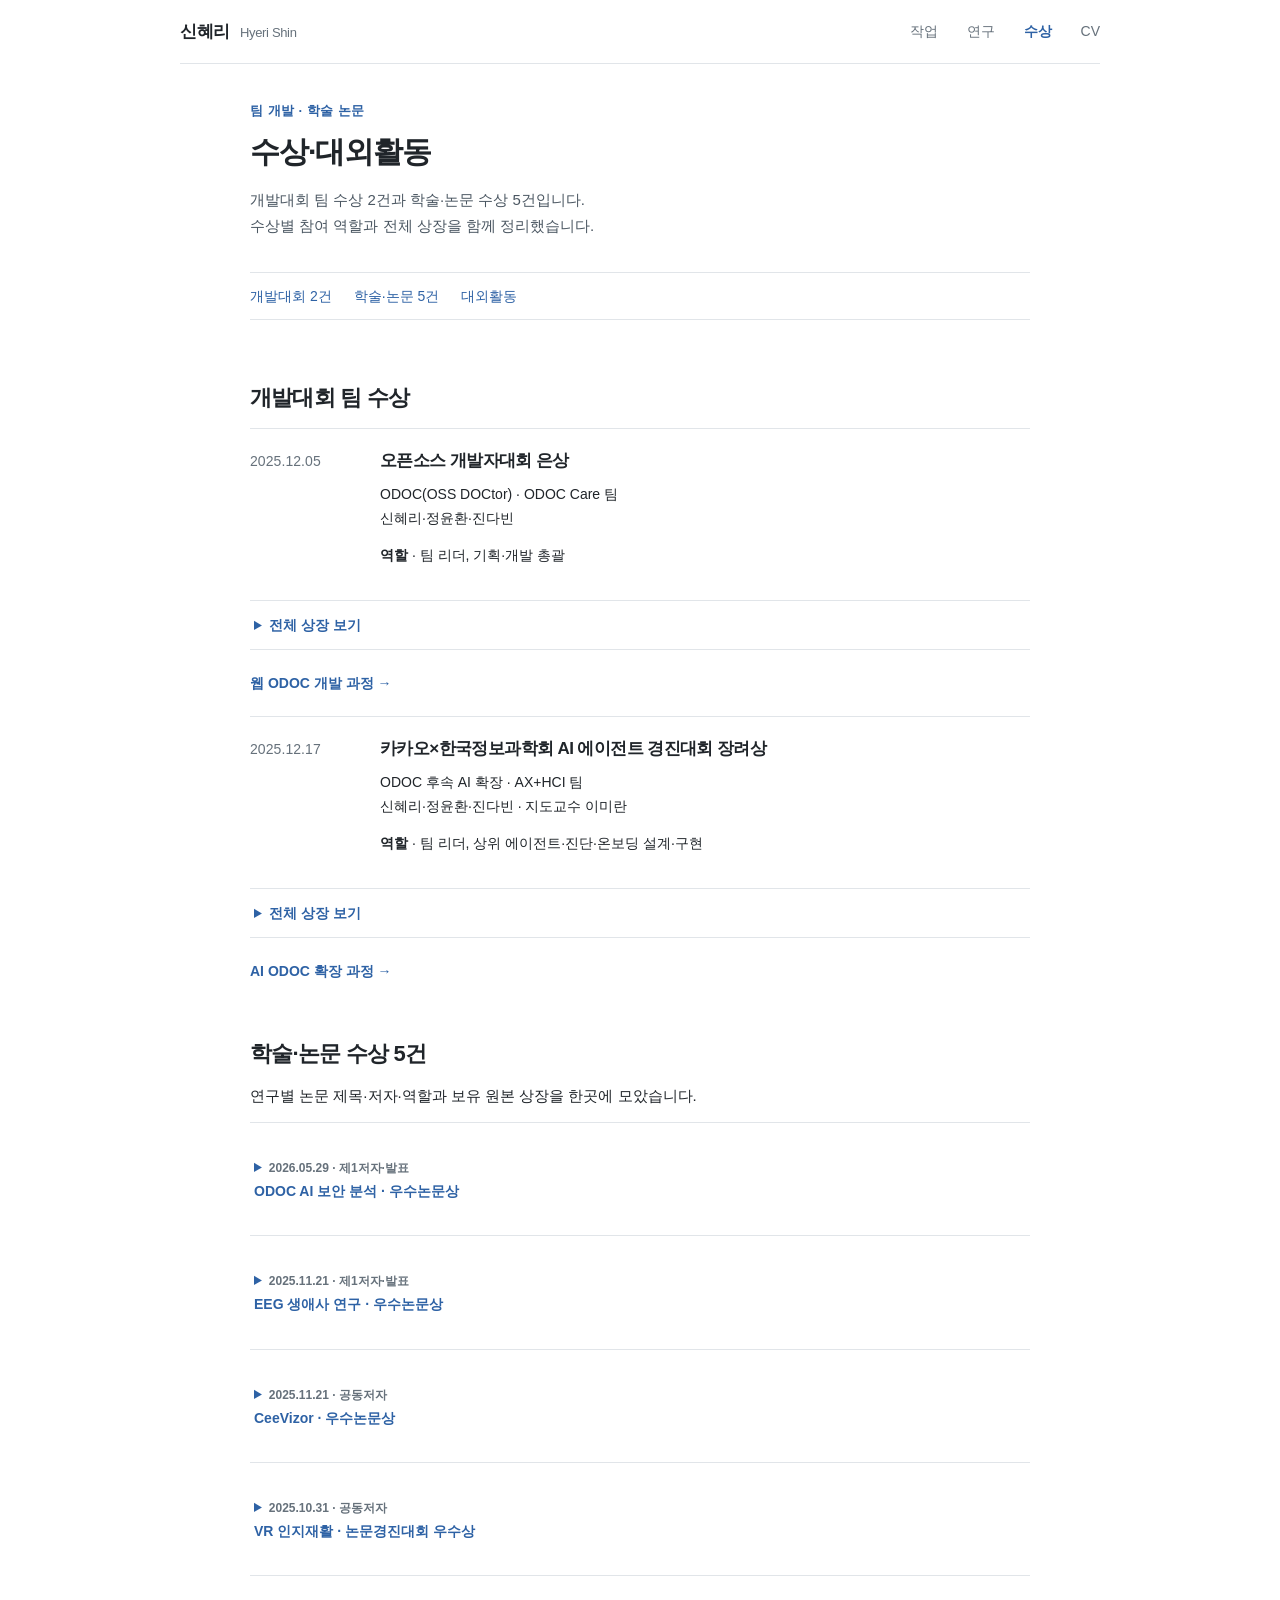
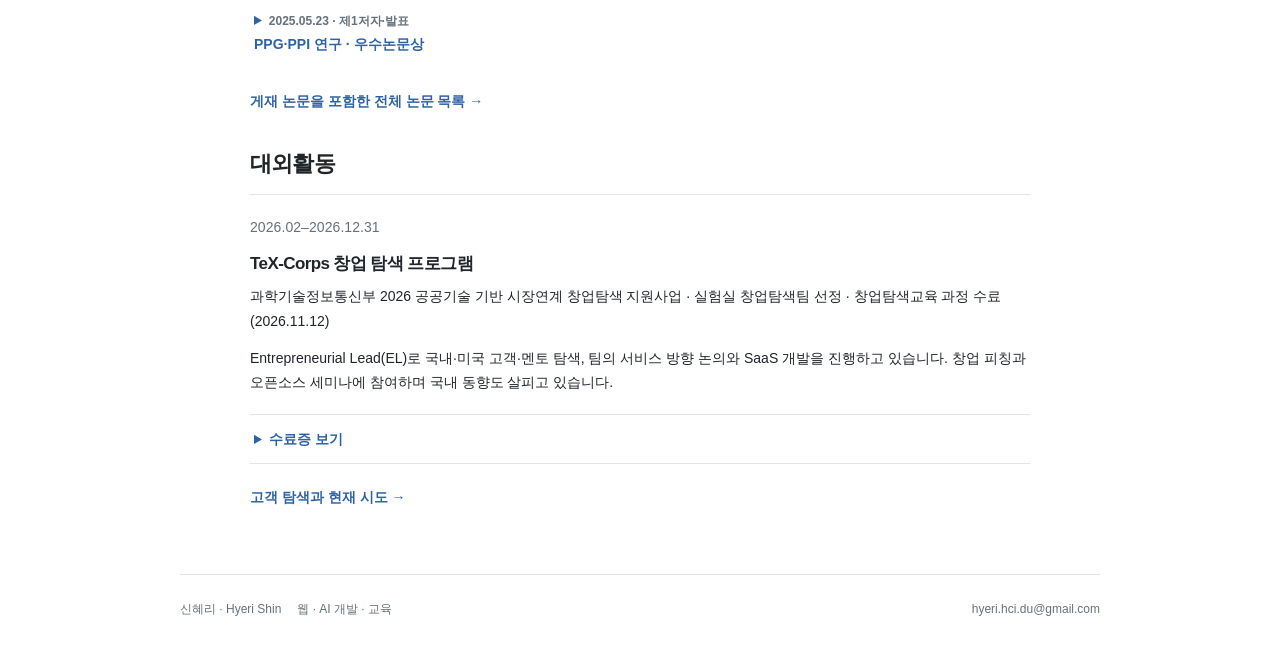
==== commit 79749e0d: "Deploy reviewed v10 portfolio" ====
--- a/awards.html
+++ b/awards.html
@@ -3,7 +3,7 @@
 <head>
 <meta charset="utf-8">
 <meta name="viewport" content="width=device-width, initial-scale=1">
-<meta name="description" content="개발대회 팀 수상 2건과 학술·논문 공동 수상 5건, 참여 역할 및 전체 상장.">
+<meta name="description" content="개발대회 팀 수상 2건과 학술·논문 수상 5건, 참여 역할 및 전체 상장.">
 <meta name="color-scheme" content="light">
 <title>수상·대외활동 · 신혜리</title>
 <link rel="stylesheet" href="styles.css">
@@ -12,9 +12,9 @@
 <a class="skip-link" href="#main">본문으로 바로가기</a>
 <header class="site-header"><div class="header-inner"><a class="brand" href="index.html">신혜리<span>Hyeri Shin</span></a><nav aria-label="주요 메뉴"><a href="index.html#work">작업</a><a href="research.html">연구</a><a href="awards.html" aria-current="page">수상</a><a href="cv.html">CV</a></nav></div></header>
 <main id="main">
-<div class="page-width document-page"><header class="page-heading"><p class="eyebrow">팀 개발 · 공동 연구</p><h1>수상·대외활동</h1><p class="lead">개발대회 팀 수상 2건과 학술·논문 공동 수상 5건입니다.<br>수상별 참여 역할과 전체 상장을 함께 정리했습니다.</p></header><nav class="jump-links" aria-label="수상 구분"><a href="#development">개발대회 2건</a><a href="#academic">학술·논문 5건</a><a href="#activities">대외활동</a></nav>
-<section class="award-group" id="development"><h2>개발대회 팀 수상</h2><article class="award-record" id="oss"><div class="award-summary"><p class="record-date">2025.12.05</p><div><h3>오픈소스 개발자대회 은상</h3><p>ODOC(OSS DOCtor) · ODOC Care 팀<br>신혜리·정윤환·진다빈</p><p><strong>역할</strong> · 팀 리더, 기획·개발 총괄</p></div></div><details><summary>전체 상장 보기</summary><div class="detail-body"><figure class="award-image"><a class="image-link" href="assets/award-20251205-oss-full.png" target="_blank" rel="noopener noreferrer" aria-label="2025 오픈소스 개발자대회 은상 원본 상장 전체 면 — 원본 이미지 열기"><img src="assets/award-20251205-oss-full.png" width="1132" height="1600" alt="2025 오픈소스 개발자대회 은상 원본 상장 전체 면" loading="lazy"></a><figcaption>보유 원본 상장의 전체 면입니다.</figcaption></figure></div></details><a class="text-link" href="projects/odoc.html#web">웹 ODOC 개발 과정 →</a></article><article class="award-record" id="kakao"><div class="award-summary"><p class="record-date">2025.12.17</p><div><h3>카카오×한국정보과학회 AI 에이전트 경진대회 장려상</h3><p>ODOC 후속 AI 확장 · AX+HCI 팀<br>신혜리·정윤환·진다빈 · 지도교수 이미란</p><p><strong>역할</strong> · 팀 리더, 상위 에이전트·진단·온보딩 설계·구현</p></div></div><details><summary>전체 상장 보기</summary><div class="detail-body"><figure class="award-image"><a class="image-link" href="assets/award-20251217-kakao-full.png" target="_blank" rel="noopener noreferrer" aria-label="2025 카카오 한국정보과학회 AI 에이전트 경진대회 장려상 원본 상장 전체 면 — 원본 이미지 열기"><img src="assets/award-20251217-kakao-full.png" width="1162" height="1600" alt="2025 카카오 한국정보과학회 AI 에이전트 경진대회 장려상 원본 상장 전체 면" loading="lazy"></a><figcaption>보유 원본 상장의 전체 면입니다.</figcaption></figure></div></details><a class="text-link" href="projects/odoc.html#ai">AI ODOC 확장 과정 →</a></article></section>
-<section class="award-group" id="academic"><h2>학술·논문 공동 수상 5건</h2><p>연구별 논문 제목·공동저자·역할과 보유 원본 상장을 한곳에 모았습니다.</p><details class="award-record"><summary><span class="small-meta">2026.05.29</span><br>ODOC AI 보안 분석 · 우수논문상</summary><div class="detail-body"><p>2026 한국산업정보학회 춘계학술대회</p><h4>부분 스캔 환경에서 False-Clean 방지를 위한 ODOC AI Agent의 투명성 기반 보안 분석 아키텍처 제안</h4><p><strong>공동저자</strong> · 신혜리·진다빈·정윤환·이미란</p><p><strong>참여 역할</strong> · 공동저자 · 공동 우수논문상</p><p>관련 ODOC 프로젝트에서는 Supervisor·진단·온보딩 기능의 설계·구현을 맡았습니다. 이후 졸업논문 연구를 위해 OSV 구조를 반영해 보안 분석을 확장했습니다.</p><figure class="award-image"><a class="image-link" href="assets/award-20260529-odoc_academic-full.png" target="_blank" rel="noopener noreferrer" aria-label="ODOC AI 보안 분석 · 우수논문상 원본 상장 전체 면 — 원본 이미지 열기"><img src="assets/award-20260529-odoc_academic-full.png" width="1132" height="1600" alt="ODOC AI 보안 분석 · 우수논문상 원본 상장 전체 면" loading="lazy"></a><figcaption>보유 원본 상장의 전체 면입니다. 이미지를 선택하면 원본 크기로 볼 수 있습니다.</figcaption></figure></div></details><details class="award-record"><summary><span class="small-meta">2025.11.21</span><br>EEG 생애사 연구 · 우수논문상</summary><div class="detail-body"><p>2025 한국산업정보학회 추계학술대회</p><h4>뇌파·심리 지표 기반 고령층 생애사 프로그램의 정서 안정 효과 분석</h4><p><strong>공동저자</strong> · 신혜리·전승화·성희자·이미란</p><p><strong>참여 역할</strong> · 공동 연구 · 소프트웨어·검증·통계 분석</p><figure class="award-image"><a class="image-link" href="assets/award-20251121-eeg-full.png" target="_blank" rel="noopener noreferrer" aria-label="EEG 생애사 연구 · 우수논문상 원본 상장 전체 면 — 원본 이미지 열기"><img src="assets/award-20251121-eeg-full.png" width="1131" height="1600" alt="EEG 생애사 연구 · 우수논문상 원본 상장 전체 면" loading="lazy"></a><figcaption>보유 원본 상장의 전체 면입니다. 이미지를 선택하면 원본 크기로 볼 수 있습니다.</figcaption></figure></div></details><details class="award-record"><summary><span class="small-meta">2025.11.21</span><br>CeeVizor · 우수논문상</summary><div class="detail-body"><p>2025 한국산업정보학회 추계학술대회</p><h4>CeeVizor: C언어 메모리 구조의 시각화를 통한 교육 지원 도구 개발</h4><p><strong>공동저자</strong> · 김현송·신혜리·김병모·허준혁·최강우·이미란</p><p><strong>참여 역할</strong> · 공동저자 · 공동 우수논문상</p><figure class="award-image"><a class="image-link" href="assets/award-20251121-ceevizor-full.png" target="_blank" rel="noopener noreferrer" aria-label="CeeVizor · 우수논문상 원본 상장 전체 면 — 원본 이미지 열기"><img src="assets/award-20251121-ceevizor-full.png" width="1131" height="1600" alt="CeeVizor · 우수논문상 원본 상장 전체 면" loading="lazy"></a><figcaption>보유 원본 상장의 전체 면입니다. 이미지를 선택하면 원본 크기로 볼 수 있습니다.</figcaption></figure></div></details><details class="award-record"><summary><span class="small-meta">2025.10.31</span><br>VR 인지재활 · 논문경진대회 우수상</summary><div class="detail-body"><p>한국재활복지공학회 제19회 정기학술대회 학부생논문경진대회</p><h4>컴퓨터기반 인지 재활의 생태학적 효용성 문제를 해결하기 위한 VR 인지재활</h4><p><strong>공동저자</strong> · 정윤환·진다빈·신혜리·이미란</p><p><strong>참여 역할</strong> · 공동저자 · 공동 논문 우수상</p><figure class="award-image"><a class="image-link" href="assets/award-20251031-vr-full.png" target="_blank" rel="noopener noreferrer" aria-label="VR 인지재활 · 논문경진대회 우수상 원본 상장 전체 면 — 원본 이미지 열기"><img src="assets/award-20251031-vr-full.png" width="1124" height="1600" alt="VR 인지재활 · 논문경진대회 우수상 원본 상장 전체 면" loading="lazy"></a><figcaption>보유 원본 상장의 전체 면입니다. 이미지를 선택하면 원본 크기로 볼 수 있습니다.</figcaption></figure></div></details><details class="award-record"><summary><span class="small-meta">2025.05.23</span><br>PPG·PPI 연구 · 우수논문상</summary><div class="detail-body"><p>2025 한국산업정보학회 춘계학술대회</p><h4>통계적 방법 기반의 PPG신호 이상치 탐지 및 제거를 통한 안정적인 PPI 추정 연구</h4><p><strong>공동저자</strong> · 신혜리·이미란</p><p><strong>참여 역할</strong> · 제1저자·발표</p><figure class="award-image"><a class="image-link" href="assets/award-20250523-ppg-full.png" target="_blank" rel="noopener noreferrer" aria-label="PPG·PPI 연구 · 우수논문상 원본 상장 전체 면 — 원본 이미지 열기"><img src="assets/award-20250523-ppg-full.png" width="1131" height="1600" alt="PPG·PPI 연구 · 우수논문상 원본 상장 전체 면" loading="lazy"></a><figcaption>보유 원본 상장의 전체 면입니다. 이미지를 선택하면 원본 크기로 볼 수 있습니다.</figcaption></figure></div></details></section><section class="award-group" id="activities"><h2>대외활동</h2><article class="award-record" id="texcorps"><p class="record-date">2026.02–2026.12.31</p><h3>TeX-Corps 창업 탐색 프로그램</h3><p>과학기술정보통신부 2026 공공기술 기반 시장연계 창업탐색 지원사업 · 실험실 창업탐색팀 선정 · 창업탐색교육 과정 수료(2026.11.12)</p><p>Entrepreneurial Lead(EL)로 국내·미국 고객·멘토 탐색, 팀의 서비스 방향 논의와 SaaS 개발을 진행하고 있습니다. 창업 피칭과 오픈소스 세미나에 참여하며 국내 동향도 살피고 있습니다.</p><details><summary>수료증 보기</summary><div class="detail-body"><figure class="award-image"><a class="image-link" href="assets/certificate-20261112-texcorps-full.png" target="_blank" rel="noopener noreferrer" aria-label="2026 공공기술 기반 시장연계 창업탐색 지원사업 창업탐색교육 과정 수료증 — 원본 이미지 열기"><img src="assets/certificate-20261112-texcorps-full.png" width="1150" height="1600" alt="2026 공공기술 기반 시장연계 창업탐색 지원사업 창업탐색교육 과정 수료증" loading="lazy"></a></figure></div></details><a class="text-link" href="projects/tex-corps.html">고객 탐색과 현재 시도 →</a></article></section></div></main>
+<div class="page-width document-page"><header class="page-heading"><p class="eyebrow">팀 개발 · 학술 논문</p><h1>수상·대외활동</h1><p class="lead">개발대회 팀 수상 2건과 학술·논문 수상 5건입니다.<br>수상별 참여 역할과 전체 상장을 함께 정리했습니다.</p></header><nav class="jump-links" aria-label="수상 구분"><a href="#development">개발대회 2건</a><a href="#academic">학술·논문 5건</a><a href="#activities">대외활동</a></nav>
+<section class="award-group" id="development"><h2>개발대회 팀 수상</h2><article class="award-record" id="oss"><div class="award-summary"><p class="record-date">2025.12.05</p><div><h3>오픈소스 개발자대회 은상</h3><p>ODOC(OSS DOCtor) · ODOC Care 팀<br>신혜리·정윤환·진다빈</p><p><strong>역할</strong> · 팀 리더, 기획·개발 총괄</p></div></div><details><summary>전체 상장 보기</summary><div class="detail-body"><figure class="award-image"><a class="image-link" href="assets/award-20251205-oss-full.png" target="_blank" rel="noopener noreferrer" aria-label="2025 오픈소스 개발자대회 은상 원본 상장 전체 면 — 원본 이미지 열기"><img src="assets/award-20251205-oss-full.png" width="1132" height="1600" alt="2025 오픈소스 개발자대회 은상 원본 상장 전체 면" loading="lazy"></a></figure></div></details><a class="text-link" href="projects/odoc.html#web">웹 ODOC 개발 과정 →</a></article><article class="award-record" id="kakao"><div class="award-summary"><p class="record-date">2025.12.17</p><div><h3>카카오×한국정보과학회 AI 에이전트 경진대회 장려상</h3><p>ODOC 후속 AI 확장 · AX+HCI 팀<br>신혜리·정윤환·진다빈 · 지도교수 이미란</p><p><strong>역할</strong> · 팀 리더, 상위 에이전트·진단·온보딩 설계·구현</p></div></div><details><summary>전체 상장 보기</summary><div class="detail-body"><figure class="award-image"><a class="image-link" href="assets/award-20251217-kakao-full.png" target="_blank" rel="noopener noreferrer" aria-label="2025 카카오 한국정보과학회 AI 에이전트 경진대회 장려상 원본 상장 전체 면 — 원본 이미지 열기"><img src="assets/award-20251217-kakao-full.png" width="1162" height="1600" alt="2025 카카오 한국정보과학회 AI 에이전트 경진대회 장려상 원본 상장 전체 면" loading="lazy"></a></figure></div></details><a class="text-link" href="projects/odoc.html#ai">AI ODOC 확장 과정 →</a></article></section>
+<section class="award-group" id="academic"><h2>학술·논문 수상 5건</h2><p>연구별 논문 제목·저자·역할과 보유 원본 상장을 한곳에 모았습니다.</p><details class="award-record"><summary><span class="small-meta">2026.05.29 · 제1저자·발표</span><br>ODOC AI 보안 분석 · 우수논문상</summary><div class="detail-body"><p>2026 한국산업정보학회 춘계학술대회</p><h4>부분 스캔 환경에서 False-Clean 방지를 위한 ODOC AI Agent의 투명성 기반 보안 분석 아키텍처 제안</h4><p><strong>저자</strong> · 신혜리·진다빈·정윤환·이미란</p><p><strong>참여 역할</strong> · 제1저자·발표</p><p>관련 ODOC 프로젝트에서는 Supervisor·진단·온보딩 기능의 설계·구현을 맡았습니다. 이후 졸업논문 연구를 위해 OSV 구조를 반영해 보안 분석을 확장했습니다.</p><figure class="award-image"><a class="image-link" href="assets/award-20260529-odoc_academic-full.png" target="_blank" rel="noopener noreferrer" aria-label="ODOC AI 보안 분석 · 우수논문상 원본 상장 전체 면 — 원본 이미지 열기"><img src="assets/award-20260529-odoc_academic-full.png" width="1132" height="1600" alt="ODOC AI 보안 분석 · 우수논문상 원본 상장 전체 면" loading="lazy"></a></figure></div></details><details class="award-record"><summary><span class="small-meta">2025.11.21 · 제1저자·발표</span><br>EEG 생애사 연구 · 우수논문상</summary><div class="detail-body"><p>2025 한국산업정보학회 추계학술대회</p><h4>뇌파·심리 지표 기반 고령층 생애사 프로그램의 정서 안정 효과 분석</h4><p><strong>저자</strong> · 신혜리·전승화·성희자·이미란</p><p><strong>참여 역할</strong> · 제1저자·발표 · 소프트웨어·검증·통계 분석</p><figure class="award-image"><a class="image-link" href="assets/award-20251121-eeg-full.png" target="_blank" rel="noopener noreferrer" aria-label="EEG 생애사 연구 · 우수논문상 원본 상장 전체 면 — 원본 이미지 열기"><img src="assets/award-20251121-eeg-full.png" width="1131" height="1600" alt="EEG 생애사 연구 · 우수논문상 원본 상장 전체 면" loading="lazy"></a></figure></div></details><details class="award-record"><summary><span class="small-meta">2025.11.21 · 공동저자</span><br>CeeVizor · 우수논문상</summary><div class="detail-body"><p>2025 한국산업정보학회 추계학술대회</p><h4>CeeVizor: C언어 메모리 구조의 시각화를 통한 교육 지원 도구 개발</h4><p><strong>저자</strong> · 김현송·신혜리·김병모·허준혁·최강우·이미란</p><p><strong>참여 역할</strong> · 공동저자</p><figure class="award-image"><a class="image-link" href="assets/award-20251121-ceevizor-full.png" target="_blank" rel="noopener noreferrer" aria-label="CeeVizor · 우수논문상 원본 상장 전체 면 — 원본 이미지 열기"><img src="assets/award-20251121-ceevizor-full.png" width="1131" height="1600" alt="CeeVizor · 우수논문상 원본 상장 전체 면" loading="lazy"></a></figure></div></details><details class="award-record"><summary><span class="small-meta">2025.10.31 · 공동저자</span><br>VR 인지재활 · 논문경진대회 우수상</summary><div class="detail-body"><p>한국재활복지공학회 제19회 정기학술대회 학부생논문경진대회</p><h4>컴퓨터기반 인지 재활의 생태학적 효용성 문제를 해결하기 위한 VR 인지재활</h4><p><strong>저자</strong> · 정윤환·진다빈·신혜리·이미란</p><p><strong>참여 역할</strong> · 공동저자</p><figure class="award-image"><a class="image-link" href="assets/award-20251031-vr-full.png" target="_blank" rel="noopener noreferrer" aria-label="VR 인지재활 · 논문경진대회 우수상 원본 상장 전체 면 — 원본 이미지 열기"><img src="assets/award-20251031-vr-full.png" width="1124" height="1600" alt="VR 인지재활 · 논문경진대회 우수상 원본 상장 전체 면" loading="lazy"></a></figure></div></details><details class="award-record"><summary><span class="small-meta">2025.05.23 · 제1저자·발표</span><br>PPG·PPI 연구 · 우수논문상</summary><div class="detail-body"><p>2025 한국산업정보학회 춘계학술대회</p><h4>통계적 방법 기반의 PPG신호 이상치 탐지 및 제거를 통한 안정적인 PPI 추정 연구</h4><p><strong>저자</strong> · 신혜리·이미란</p><p><strong>참여 역할</strong> · 제1저자·발표</p><figure class="award-image"><a class="image-link" href="assets/award-20250523-ppg-full.png" target="_blank" rel="noopener noreferrer" aria-label="PPG·PPI 연구 · 우수논문상 원본 상장 전체 면 — 원본 이미지 열기"><img src="assets/award-20250523-ppg-full.png" width="1131" height="1600" alt="PPG·PPI 연구 · 우수논문상 원본 상장 전체 면" loading="lazy"></a></figure></div></details><a class="text-link" href="cv.html#publications">게재 논문을 포함한 전체 논문 목록 →</a></section><section class="award-group" id="activities"><h2>대외활동</h2><article class="award-record" id="texcorps"><p class="record-date">2026.02–2026.12.31</p><h3>TeX-Corps 창업 탐색 프로그램</h3><p>과학기술정보통신부 2026 공공기술 기반 시장연계 창업탐색 지원사업 · 실험실 창업탐색팀 선정 · 창업탐색교육 과정 수료(2026.11.12)</p><p>Entrepreneurial Lead(EL)로 국내·미국 고객·멘토 탐색, 팀의 서비스 방향 논의와 SaaS 개발을 진행하고 있습니다. 창업 피칭과 오픈소스 세미나에 참여하며 국내 동향도 살피고 있습니다.</p><details><summary>수료증 보기</summary><div class="detail-body"><figure class="award-image"><a class="image-link" href="assets/certificate-20261112-texcorps-full.png" target="_blank" rel="noopener noreferrer" aria-label="2026 공공기술 기반 시장연계 창업탐색 지원사업 창업탐색교육 과정 수료증 — 원본 이미지 열기"><img src="assets/certificate-20261112-texcorps-full.png" width="1150" height="1600" alt="2026 공공기술 기반 시장연계 창업탐색 지원사업 창업탐색교육 과정 수료증" loading="lazy"></a></figure></div></details><a class="text-link" href="projects/tex-corps.html">고객 탐색과 현재 시도 →</a></article></section></div></main>
 <footer class="site-footer"><div><a href="index.html">신혜리 · Hyeri Shin</a><span>웹 · AI 개발 · 교육</span></div><a href="mailto:hyeri.hci.du@gmail.com">hyeri.hci.du@gmail.com</a></footer>
 </body>
 </html>
--- a/styles.css
+++ b/styles.css
@@ -175,7 +175,7 @@
 .work-copy .result-line,.work-copy .status-line{font-size:13px;color:var(--ink-soft)}
 .result-line strong,.status-line strong{color:var(--ink);font-weight:600;margin-right:7px}
 .project-jump{max-width:var(--reading);margin:0 auto 30px;gap:28px;padding-block:12px}
-.award-entry-grid{display:grid;grid-template-columns:repeat(2,minmax(0,1fr));gap:22px}
+.award-entry-grid{display:grid;grid-template-columns:repeat(3,minmax(0,1fr));gap:22px}
 .award-entry{color:var(--ink);display:flex;flex-direction:column;border:1px solid var(--line);padding:23px 21px 20px;border-radius:2px}
 .award-entry:hover{border-color:#a7b9ca;text-decoration:none;background:var(--soft)}
 .award-entry h3{font-size:18px;margin:11px 0 5px}
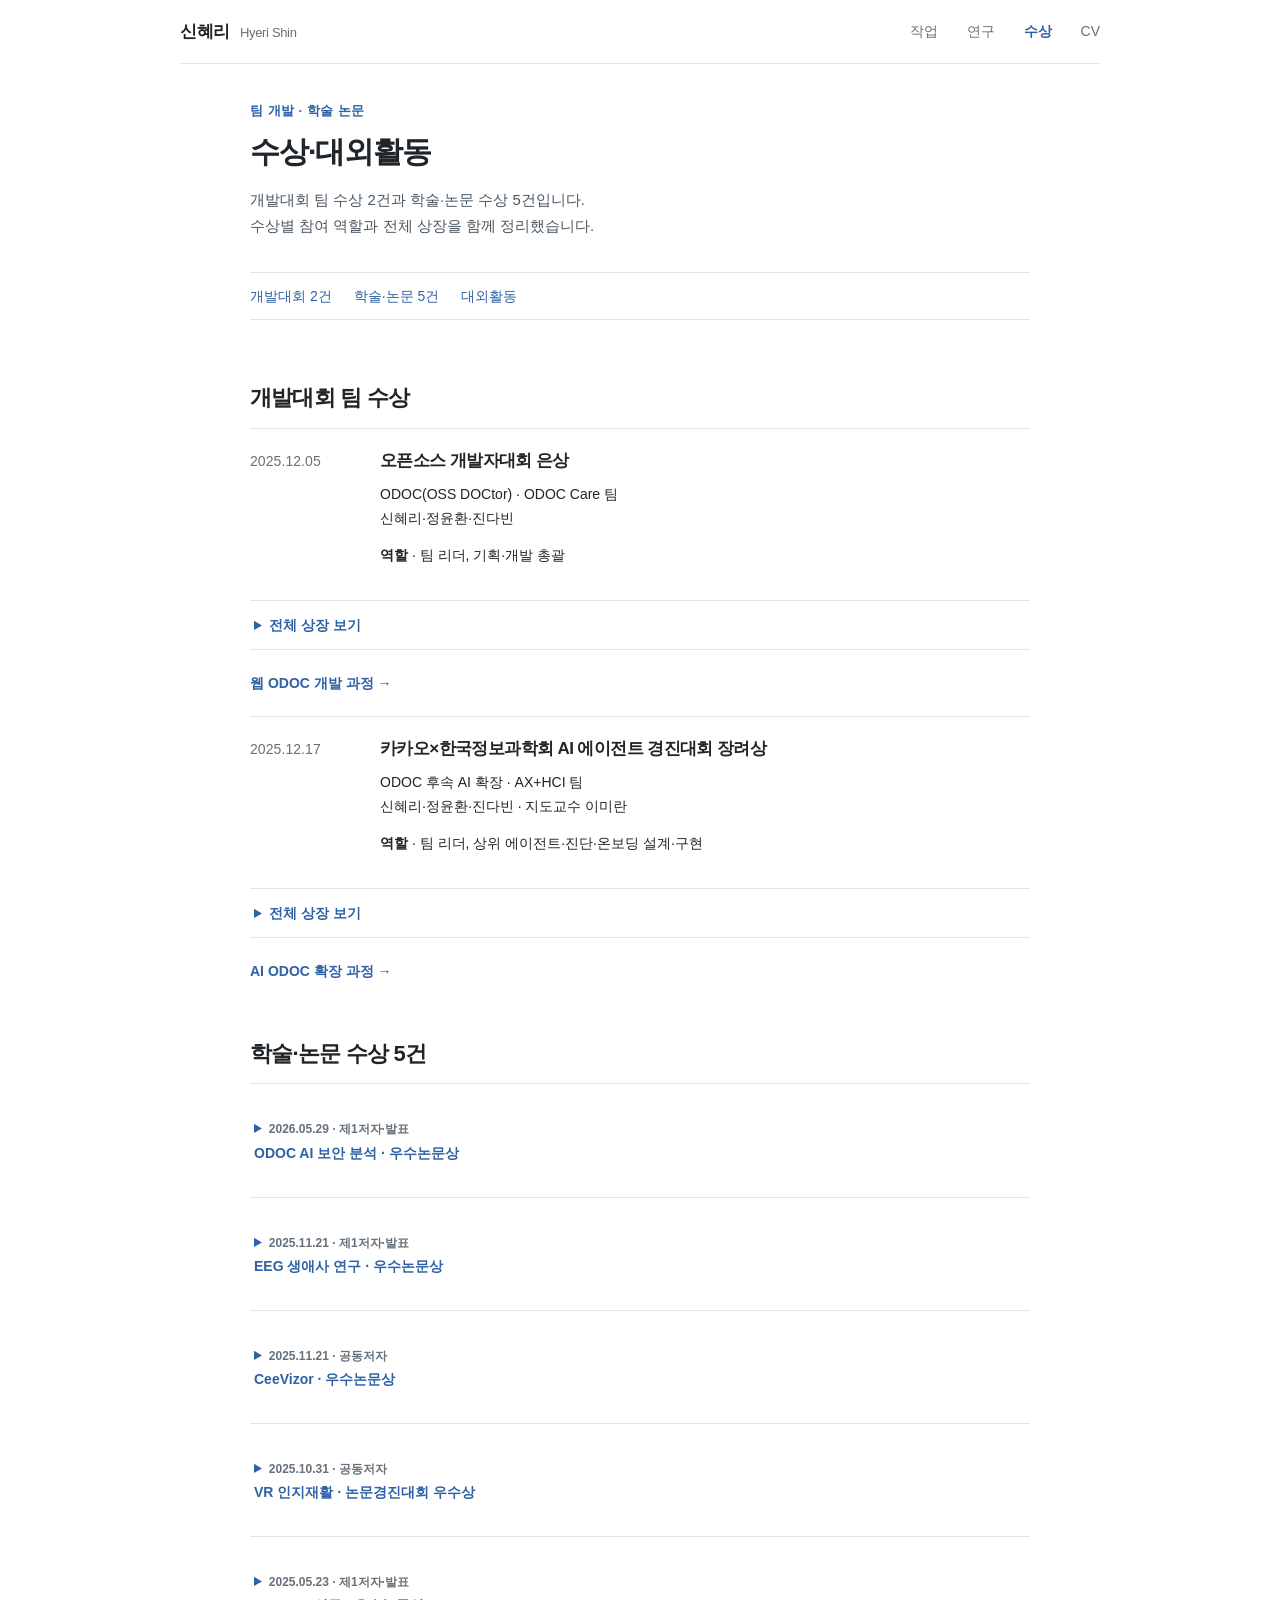
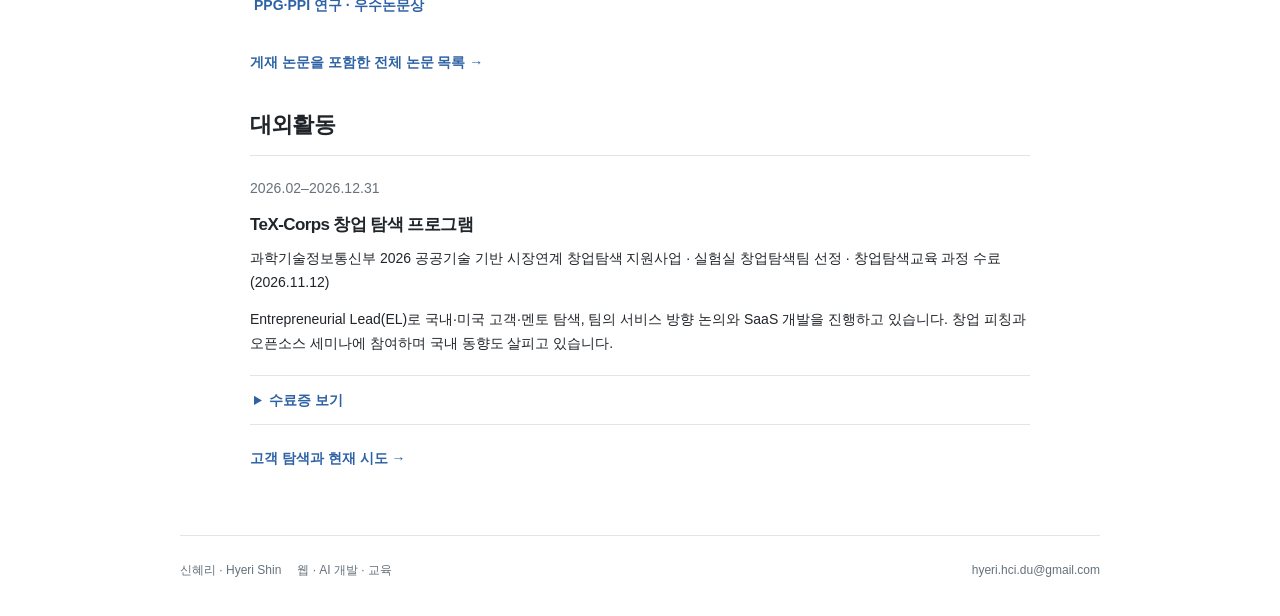
==== commit 95b97a37: "Deploy reviewed v11 (2026-11-13)" ====
--- a/awards.html
+++ b/awards.html
@@ -14,7 +14,7 @@
 <main id="main">
 <div class="page-width document-page"><header class="page-heading"><p class="eyebrow">팀 개발 · 학술 논문</p><h1>수상·대외활동</h1><p class="lead">개발대회 팀 수상 2건과 학술·논문 수상 5건입니다.<br>수상별 참여 역할과 전체 상장을 함께 정리했습니다.</p></header><nav class="jump-links" aria-label="수상 구분"><a href="#development">개발대회 2건</a><a href="#academic">학술·논문 5건</a><a href="#activities">대외활동</a></nav>
 <section class="award-group" id="development"><h2>개발대회 팀 수상</h2><article class="award-record" id="oss"><div class="award-summary"><p class="record-date">2025.12.05</p><div><h3>오픈소스 개발자대회 은상</h3><p>ODOC(OSS DOCtor) · ODOC Care 팀<br>신혜리·정윤환·진다빈</p><p><strong>역할</strong> · 팀 리더, 기획·개발 총괄</p></div></div><details><summary>전체 상장 보기</summary><div class="detail-body"><figure class="award-image"><a class="image-link" href="assets/award-20251205-oss-full.png" target="_blank" rel="noopener noreferrer" aria-label="2025 오픈소스 개발자대회 은상 원본 상장 전체 면 — 원본 이미지 열기"><img src="assets/award-20251205-oss-full.png" width="1132" height="1600" alt="2025 오픈소스 개발자대회 은상 원본 상장 전체 면" loading="lazy"></a></figure></div></details><a class="text-link" href="projects/odoc.html#web">웹 ODOC 개발 과정 →</a></article><article class="award-record" id="kakao"><div class="award-summary"><p class="record-date">2025.12.17</p><div><h3>카카오×한국정보과학회 AI 에이전트 경진대회 장려상</h3><p>ODOC 후속 AI 확장 · AX+HCI 팀<br>신혜리·정윤환·진다빈 · 지도교수 이미란</p><p><strong>역할</strong> · 팀 리더, 상위 에이전트·진단·온보딩 설계·구현</p></div></div><details><summary>전체 상장 보기</summary><div class="detail-body"><figure class="award-image"><a class="image-link" href="assets/award-20251217-kakao-full.png" target="_blank" rel="noopener noreferrer" aria-label="2025 카카오 한국정보과학회 AI 에이전트 경진대회 장려상 원본 상장 전체 면 — 원본 이미지 열기"><img src="assets/award-20251217-kakao-full.png" width="1162" height="1600" alt="2025 카카오 한국정보과학회 AI 에이전트 경진대회 장려상 원본 상장 전체 면" loading="lazy"></a></figure></div></details><a class="text-link" href="projects/odoc.html#ai">AI ODOC 확장 과정 →</a></article></section>
-<section class="award-group" id="academic"><h2>학술·논문 수상 5건</h2><p>연구별 논문 제목·저자·역할과 보유 원본 상장을 한곳에 모았습니다.</p><details class="award-record"><summary><span class="small-meta">2026.05.29 · 제1저자·발표</span><br>ODOC AI 보안 분석 · 우수논문상</summary><div class="detail-body"><p>2026 한국산업정보학회 춘계학술대회</p><h4>부분 스캔 환경에서 False-Clean 방지를 위한 ODOC AI Agent의 투명성 기반 보안 분석 아키텍처 제안</h4><p><strong>저자</strong> · 신혜리·진다빈·정윤환·이미란</p><p><strong>참여 역할</strong> · 제1저자·발표</p><p>관련 ODOC 프로젝트에서는 Supervisor·진단·온보딩 기능의 설계·구현을 맡았습니다. 이후 졸업논문 연구를 위해 OSV 구조를 반영해 보안 분석을 확장했습니다.</p><figure class="award-image"><a class="image-link" href="assets/award-20260529-odoc_academic-full.png" target="_blank" rel="noopener noreferrer" aria-label="ODOC AI 보안 분석 · 우수논문상 원본 상장 전체 면 — 원본 이미지 열기"><img src="assets/award-20260529-odoc_academic-full.png" width="1132" height="1600" alt="ODOC AI 보안 분석 · 우수논문상 원본 상장 전체 면" loading="lazy"></a></figure></div></details><details class="award-record"><summary><span class="small-meta">2025.11.21 · 제1저자·발표</span><br>EEG 생애사 연구 · 우수논문상</summary><div class="detail-body"><p>2025 한국산업정보학회 추계학술대회</p><h4>뇌파·심리 지표 기반 고령층 생애사 프로그램의 정서 안정 효과 분석</h4><p><strong>저자</strong> · 신혜리·전승화·성희자·이미란</p><p><strong>참여 역할</strong> · 제1저자·발표 · 소프트웨어·검증·통계 분석</p><figure class="award-image"><a class="image-link" href="assets/award-20251121-eeg-full.png" target="_blank" rel="noopener noreferrer" aria-label="EEG 생애사 연구 · 우수논문상 원본 상장 전체 면 — 원본 이미지 열기"><img src="assets/award-20251121-eeg-full.png" width="1131" height="1600" alt="EEG 생애사 연구 · 우수논문상 원본 상장 전체 면" loading="lazy"></a></figure></div></details><details class="award-record"><summary><span class="small-meta">2025.11.21 · 공동저자</span><br>CeeVizor · 우수논문상</summary><div class="detail-body"><p>2025 한국산업정보학회 추계학술대회</p><h4>CeeVizor: C언어 메모리 구조의 시각화를 통한 교육 지원 도구 개발</h4><p><strong>저자</strong> · 김현송·신혜리·김병모·허준혁·최강우·이미란</p><p><strong>참여 역할</strong> · 공동저자</p><figure class="award-image"><a class="image-link" href="assets/award-20251121-ceevizor-full.png" target="_blank" rel="noopener noreferrer" aria-label="CeeVizor · 우수논문상 원본 상장 전체 면 — 원본 이미지 열기"><img src="assets/award-20251121-ceevizor-full.png" width="1131" height="1600" alt="CeeVizor · 우수논문상 원본 상장 전체 면" loading="lazy"></a></figure></div></details><details class="award-record"><summary><span class="small-meta">2025.10.31 · 공동저자</span><br>VR 인지재활 · 논문경진대회 우수상</summary><div class="detail-body"><p>한국재활복지공학회 제19회 정기학술대회 학부생논문경진대회</p><h4>컴퓨터기반 인지 재활의 생태학적 효용성 문제를 해결하기 위한 VR 인지재활</h4><p><strong>저자</strong> · 정윤환·진다빈·신혜리·이미란</p><p><strong>참여 역할</strong> · 공동저자</p><figure class="award-image"><a class="image-link" href="assets/award-20251031-vr-full.png" target="_blank" rel="noopener noreferrer" aria-label="VR 인지재활 · 논문경진대회 우수상 원본 상장 전체 면 — 원본 이미지 열기"><img src="assets/award-20251031-vr-full.png" width="1124" height="1600" alt="VR 인지재활 · 논문경진대회 우수상 원본 상장 전체 면" loading="lazy"></a></figure></div></details><details class="award-record"><summary><span class="small-meta">2025.05.23 · 제1저자·발표</span><br>PPG·PPI 연구 · 우수논문상</summary><div class="detail-body"><p>2025 한국산업정보학회 춘계학술대회</p><h4>통계적 방법 기반의 PPG신호 이상치 탐지 및 제거를 통한 안정적인 PPI 추정 연구</h4><p><strong>저자</strong> · 신혜리·이미란</p><p><strong>참여 역할</strong> · 제1저자·발표</p><figure class="award-image"><a class="image-link" href="assets/award-20250523-ppg-full.png" target="_blank" rel="noopener noreferrer" aria-label="PPG·PPI 연구 · 우수논문상 원본 상장 전체 면 — 원본 이미지 열기"><img src="assets/award-20250523-ppg-full.png" width="1131" height="1600" alt="PPG·PPI 연구 · 우수논문상 원본 상장 전체 면" loading="lazy"></a></figure></div></details><a class="text-link" href="cv.html#publications">게재 논문을 포함한 전체 논문 목록 →</a></section><section class="award-group" id="activities"><h2>대외활동</h2><article class="award-record" id="texcorps"><p class="record-date">2026.02–2026.12.31</p><h3>TeX-Corps 창업 탐색 프로그램</h3><p>과학기술정보통신부 2026 공공기술 기반 시장연계 창업탐색 지원사업 · 실험실 창업탐색팀 선정 · 창업탐색교육 과정 수료(2026.11.12)</p><p>Entrepreneurial Lead(EL)로 국내·미국 고객·멘토 탐색, 팀의 서비스 방향 논의와 SaaS 개발을 진행하고 있습니다. 창업 피칭과 오픈소스 세미나에 참여하며 국내 동향도 살피고 있습니다.</p><details><summary>수료증 보기</summary><div class="detail-body"><figure class="award-image"><a class="image-link" href="assets/certificate-20261112-texcorps-full.png" target="_blank" rel="noopener noreferrer" aria-label="2026 공공기술 기반 시장연계 창업탐색 지원사업 창업탐색교육 과정 수료증 — 원본 이미지 열기"><img src="assets/certificate-20261112-texcorps-full.png" width="1150" height="1600" alt="2026 공공기술 기반 시장연계 창업탐색 지원사업 창업탐색교육 과정 수료증" loading="lazy"></a></figure></div></details><a class="text-link" href="projects/tex-corps.html">고객 탐색과 현재 시도 →</a></article></section></div></main>
+<section class="award-group" id="academic"><h2>학술·논문 수상 5건</h2><details class="award-record"><summary><span class="small-meta">2026.05.29 · 제1저자·발표</span><br>ODOC AI 보안 분석 · 우수논문상</summary><div class="detail-body"><p>2026 한국산업정보학회 춘계학술대회</p><h4>부분 스캔 환경에서 False-Clean 방지를 위한 ODOC AI Agent의 투명성 기반 보안 분석 아키텍처 제안</h4><p><strong>저자</strong> · 신혜리·진다빈·정윤환·이미란</p><p>관련 ODOC 프로젝트에서는 Supervisor·진단·온보딩 기능의 설계·구현을 맡았습니다. 이후 졸업논문 연구를 위해 OSV 구조를 반영해 보안 분석을 확장했습니다.</p><figure class="award-image"><a class="image-link" href="assets/award-20260529-odoc_academic-full.png" target="_blank" rel="noopener noreferrer" aria-label="ODOC AI 보안 분석 · 우수논문상 원본 상장 전체 면 — 원본 이미지 열기"><img src="assets/award-20260529-odoc_academic-full.png" width="1132" height="1600" alt="ODOC AI 보안 분석 · 우수논문상 원본 상장 전체 면" loading="lazy"></a></figure></div></details><details class="award-record"><summary><span class="small-meta">2025.11.21 · 제1저자·발표</span><br>EEG 생애사 연구 · 우수논문상</summary><div class="detail-body"><p>2025 한국산업정보학회 추계학술대회</p><h4>뇌파·심리 지표 기반 고령층 생애사 프로그램의 정서 안정 효과 분석</h4><p><strong>저자</strong> · 신혜리·전승화·성희자·이미란</p><p><strong>참여 역할</strong> · 신호 수집·소프트웨어·검증·통계 분석</p><figure class="award-image"><a class="image-link" href="assets/award-20251121-eeg-full.png" target="_blank" rel="noopener noreferrer" aria-label="EEG 생애사 연구 · 우수논문상 원본 상장 전체 면 — 원본 이미지 열기"><img src="assets/award-20251121-eeg-full.png" width="1131" height="1600" alt="EEG 생애사 연구 · 우수논문상 원본 상장 전체 면" loading="lazy"></a></figure></div></details><details class="award-record"><summary><span class="small-meta">2025.11.21 · 공동저자</span><br>CeeVizor · 우수논문상</summary><div class="detail-body"><p>2025 한국산업정보학회 추계학술대회</p><h4>CeeVizor: C언어 메모리 구조의 시각화를 통한 교육 지원 도구 개발</h4><p><strong>저자</strong> · 김현송·신혜리·김병모·허준혁·최강우·이미란</p><figure class="award-image"><a class="image-link" href="assets/award-20251121-ceevizor-full.png" target="_blank" rel="noopener noreferrer" aria-label="CeeVizor · 우수논문상 원본 상장 전체 면 — 원본 이미지 열기"><img src="assets/award-20251121-ceevizor-full.png" width="1131" height="1600" alt="CeeVizor · 우수논문상 원본 상장 전체 면" loading="lazy"></a></figure></div></details><details class="award-record"><summary><span class="small-meta">2025.10.31 · 공동저자</span><br>VR 인지재활 · 논문경진대회 우수상</summary><div class="detail-body"><p>한국재활복지공학회 제19회 정기학술대회 학부생논문경진대회</p><h4>컴퓨터기반 인지 재활의 생태학적 효용성 문제를 해결하기 위한 VR 인지재활</h4><p><strong>저자</strong> · 정윤환·진다빈·신혜리·이미란</p><figure class="award-image"><a class="image-link" href="assets/award-20251031-vr-full.png" target="_blank" rel="noopener noreferrer" aria-label="VR 인지재활 · 논문경진대회 우수상 원본 상장 전체 면 — 원본 이미지 열기"><img src="assets/award-20251031-vr-full.png" width="1124" height="1600" alt="VR 인지재활 · 논문경진대회 우수상 원본 상장 전체 면" loading="lazy"></a></figure></div></details><details class="award-record"><summary><span class="small-meta">2025.05.23 · 제1저자·발표</span><br>PPG·PPI 연구 · 우수논문상</summary><div class="detail-body"><p>2025 한국산업정보학회 춘계학술대회</p><h4>통계적 방법 기반의 PPG 신호 이상치 탐지 및 제거를 통한 안정적인 PPI 추정 연구</h4><p><strong>저자</strong> · 신혜리·이미란</p><figure class="award-image"><a class="image-link" href="assets/award-20250523-ppg-full.png" target="_blank" rel="noopener noreferrer" aria-label="PPG·PPI 연구 · 우수논문상 원본 상장 전체 면 — 원본 이미지 열기"><img src="assets/award-20250523-ppg-full.png" width="1131" height="1600" alt="PPG·PPI 연구 · 우수논문상 원본 상장 전체 면" loading="lazy"></a></figure></div></details><a class="text-link" href="cv.html#publications">게재 논문을 포함한 전체 논문 목록 →</a></section><section class="award-group" id="activities"><h2>대외활동</h2><article class="award-record" id="texcorps"><p class="record-date">2026.02–2026.12.31</p><h3>TeX-Corps 창업 탐색 프로그램</h3><p>과학기술정보통신부 2026 공공기술 기반 시장연계 창업탐색 지원사업 · 실험실 창업탐색팀 선정 · 창업탐색교육 과정 수료(2026.11.12)</p><p>Entrepreneurial Lead(EL)로 국내·미국 고객·멘토 탐색, 팀의 서비스 방향 논의와 SaaS 개발을 진행하고 있습니다. 창업 피칭과 오픈소스 세미나에 참여하며 국내 동향도 살피고 있습니다.</p><details><summary>수료증 보기</summary><div class="detail-body"><figure class="award-image"><a class="image-link" href="assets/certificate-20261112-texcorps-full.png" target="_blank" rel="noopener noreferrer" aria-label="2026 공공기술 기반 시장연계 창업탐색 지원사업 창업탐색교육 과정 수료증 — 원본 이미지 열기"><img src="assets/certificate-20261112-texcorps-full.png" width="1150" height="1600" alt="2026 공공기술 기반 시장연계 창업탐색 지원사업 창업탐색교육 과정 수료증" loading="lazy"></a></figure></div></details><a class="text-link" href="projects/tex-corps.html">고객 탐색과 현재 시도 →</a></article></section></div></main>
 <footer class="site-footer"><div><a href="index.html">신혜리 · Hyeri Shin</a><span>웹 · AI 개발 · 교육</span></div><a href="mailto:hyeri.hci.du@gmail.com">hyeri.hci.du@gmail.com</a></footer>
 </body>
 </html>
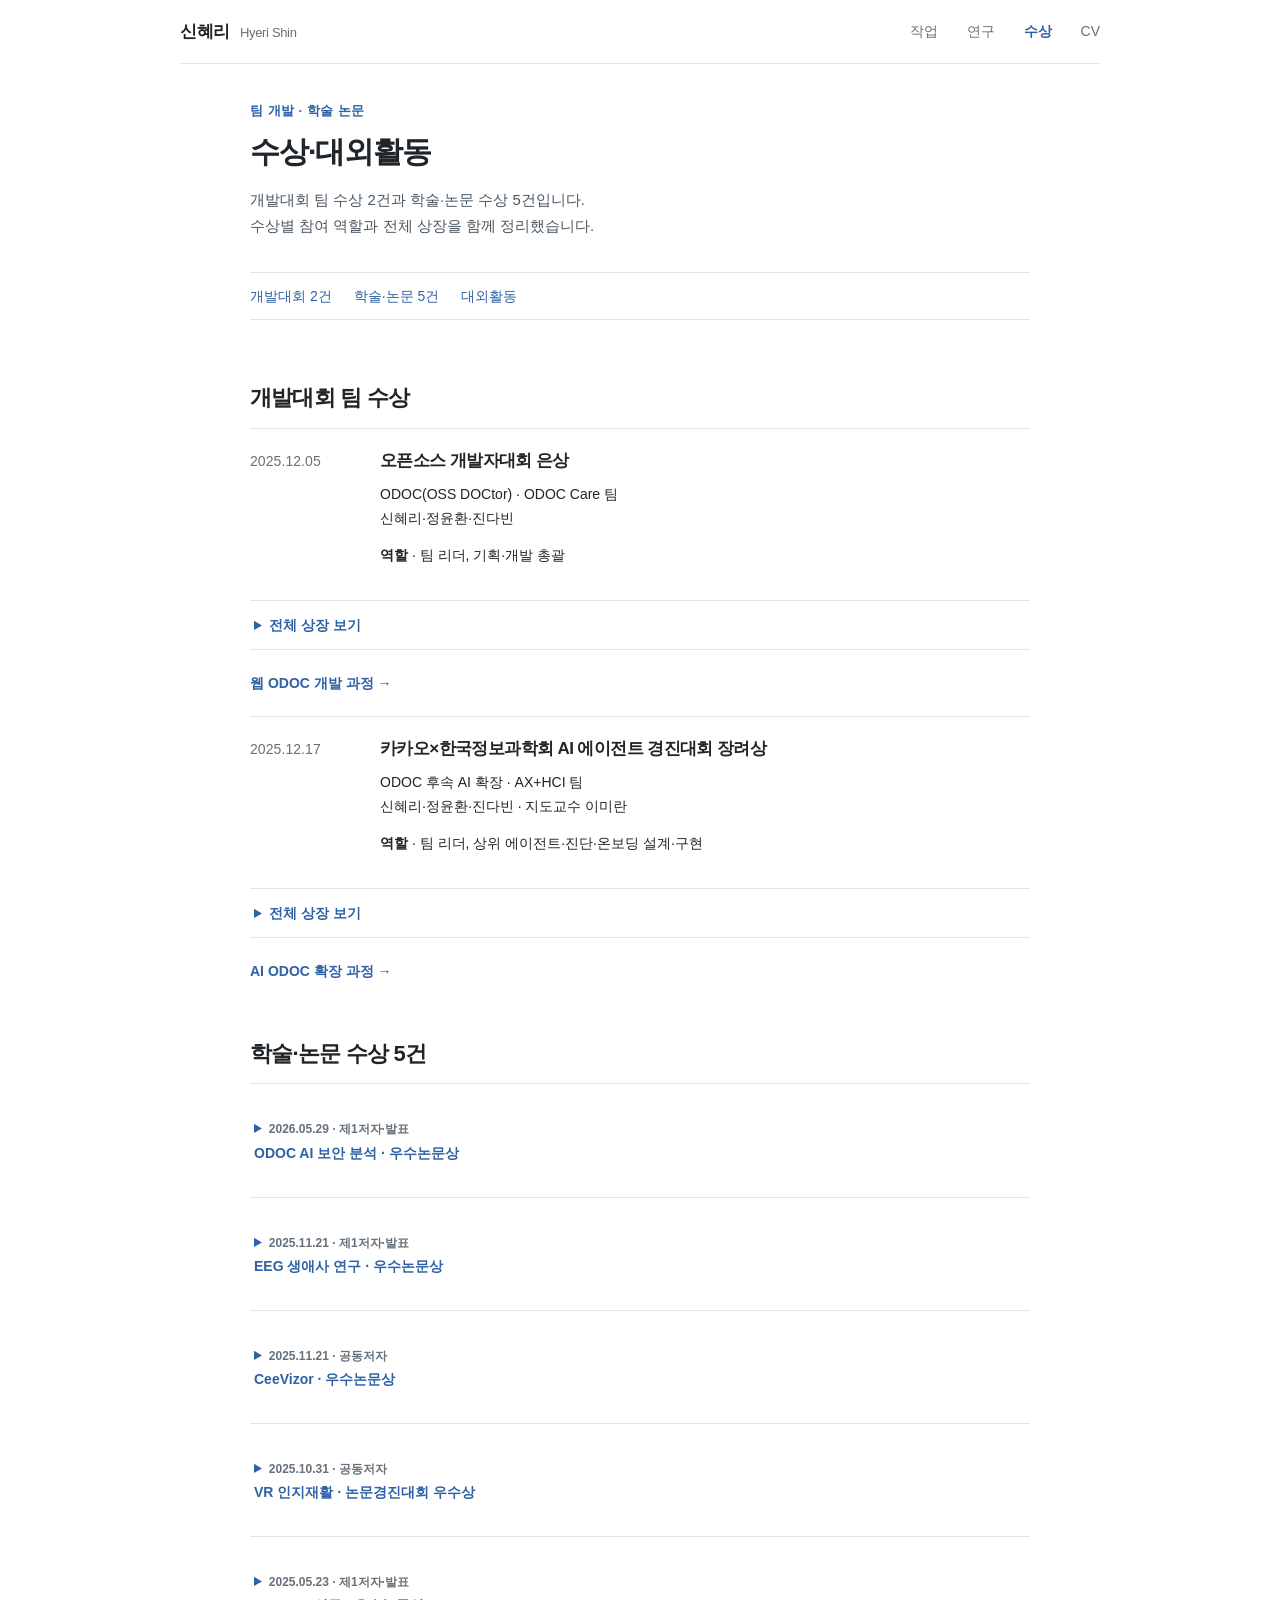
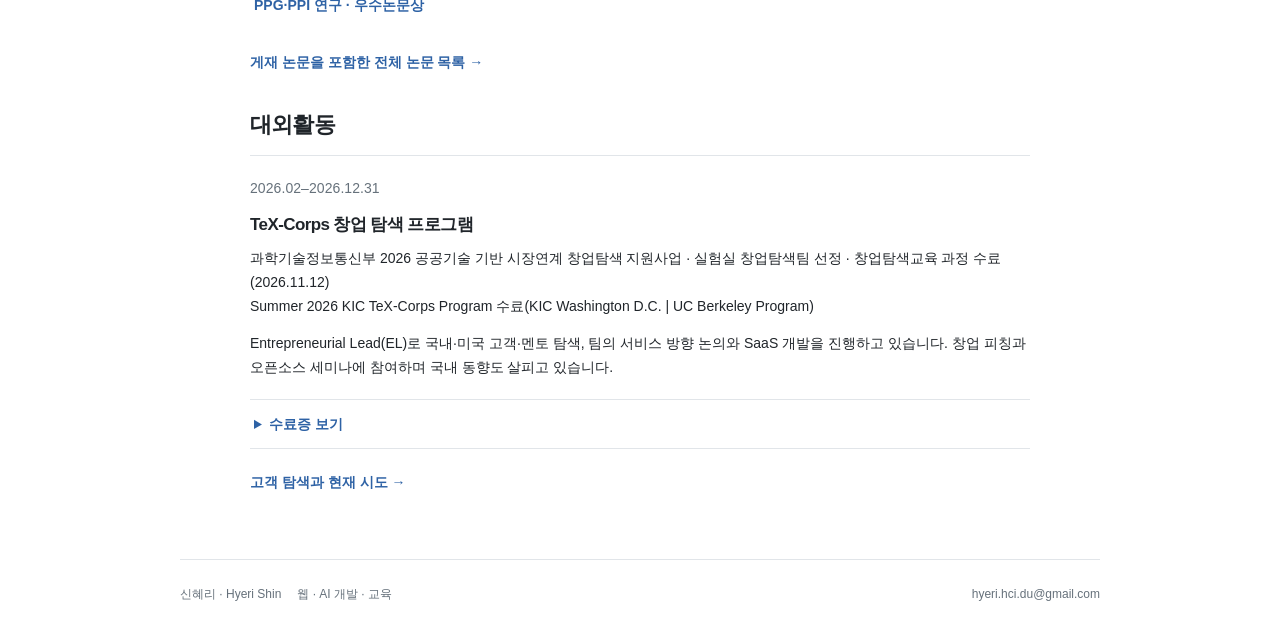
==== commit 89819241: "Deploy reviewed v14 scholarship and KIC certificate" ====
--- a/awards.html
+++ b/awards.html
@@ -10,11 +10,11 @@
 </head>
 <body>
 <a class="skip-link" href="#main">본문으로 바로가기</a>
-<header class="site-header"><div class="header-inner"><a class="brand" href="index.html">신혜리<span>Hyeri Shin</span></a><nav aria-label="주요 메뉴"><a href="index.html#work">작업</a><a href="research.html">연구</a><a href="awards.html" aria-current="page">수상</a><a href="cv.html">CV</a></nav></div></header>
+<header class="site-header"><div class="header-inner"><a class="brand" href="./">신혜리<span>Hyeri Shin</span></a><nav aria-label="주요 메뉴"><a href="./#work">작업</a><a href="research.html">연구</a><a href="awards.html" aria-current="page">수상</a><a href="cv.html">CV</a></nav></div></header>
 <main id="main">
 <div class="page-width document-page"><header class="page-heading"><p class="eyebrow">팀 개발 · 학술 논문</p><h1>수상·대외활동</h1><p class="lead">개발대회 팀 수상 2건과 학술·논문 수상 5건입니다.<br>수상별 참여 역할과 전체 상장을 함께 정리했습니다.</p></header><nav class="jump-links" aria-label="수상 구분"><a href="#development">개발대회 2건</a><a href="#academic">학술·논문 5건</a><a href="#activities">대외활동</a></nav>
 <section class="award-group" id="development"><h2>개발대회 팀 수상</h2><article class="award-record" id="oss"><div class="award-summary"><p class="record-date">2025.12.05</p><div><h3>오픈소스 개발자대회 은상</h3><p>ODOC(OSS DOCtor) · ODOC Care 팀<br>신혜리·정윤환·진다빈</p><p><strong>역할</strong> · 팀 리더, 기획·개발 총괄</p></div></div><details><summary>전체 상장 보기</summary><div class="detail-body"><figure class="award-image"><a class="image-link" href="assets/award-20251205-oss-full.png" target="_blank" rel="noopener noreferrer" aria-label="2025 오픈소스 개발자대회 은상 원본 상장 전체 면 — 원본 이미지 열기"><img src="assets/award-20251205-oss-full.png" width="1132" height="1600" alt="2025 오픈소스 개발자대회 은상 원본 상장 전체 면" loading="lazy"></a></figure></div></details><a class="text-link" href="projects/odoc.html#web">웹 ODOC 개발 과정 →</a></article><article class="award-record" id="kakao"><div class="award-summary"><p class="record-date">2025.12.17</p><div><h3>카카오×한국정보과학회 AI 에이전트 경진대회 장려상</h3><p>ODOC 후속 AI 확장 · AX+HCI 팀<br>신혜리·정윤환·진다빈 · 지도교수 이미란</p><p><strong>역할</strong> · 팀 리더, 상위 에이전트·진단·온보딩 설계·구현</p></div></div><details><summary>전체 상장 보기</summary><div class="detail-body"><figure class="award-image"><a class="image-link" href="assets/award-20251217-kakao-full.png" target="_blank" rel="noopener noreferrer" aria-label="2025 카카오 한국정보과학회 AI 에이전트 경진대회 장려상 원본 상장 전체 면 — 원본 이미지 열기"><img src="assets/award-20251217-kakao-full.png" width="1162" height="1600" alt="2025 카카오 한국정보과학회 AI 에이전트 경진대회 장려상 원본 상장 전체 면" loading="lazy"></a></figure></div></details><a class="text-link" href="projects/odoc.html#ai">AI ODOC 확장 과정 →</a></article></section>
-<section class="award-group" id="academic"><h2>학술·논문 수상 5건</h2><details class="award-record"><summary><span class="small-meta">2026.05.29 · 제1저자·발표</span><br>ODOC AI 보안 분석 · 우수논문상</summary><div class="detail-body"><p>2026 한국산업정보학회 춘계학술대회</p><h4>부분 스캔 환경에서 False-Clean 방지를 위한 ODOC AI Agent의 투명성 기반 보안 분석 아키텍처 제안</h4><p><strong>저자</strong> · 신혜리·진다빈·정윤환·이미란</p><p>관련 ODOC 프로젝트에서는 Supervisor·진단·온보딩 기능의 설계·구현을 맡았습니다. 이후 졸업논문 연구를 위해 OSV 구조를 반영해 보안 분석을 확장했습니다.</p><figure class="award-image"><a class="image-link" href="assets/award-20260529-odoc_academic-full.png" target="_blank" rel="noopener noreferrer" aria-label="ODOC AI 보안 분석 · 우수논문상 원본 상장 전체 면 — 원본 이미지 열기"><img src="assets/award-20260529-odoc_academic-full.png" width="1132" height="1600" alt="ODOC AI 보안 분석 · 우수논문상 원본 상장 전체 면" loading="lazy"></a></figure></div></details><details class="award-record"><summary><span class="small-meta">2025.11.21 · 제1저자·발표</span><br>EEG 생애사 연구 · 우수논문상</summary><div class="detail-body"><p>2025 한국산업정보학회 추계학술대회</p><h4>뇌파·심리 지표 기반 고령층 생애사 프로그램의 정서 안정 효과 분석</h4><p><strong>저자</strong> · 신혜리·전승화·성희자·이미란</p><p><strong>참여 역할</strong> · 신호 수집·소프트웨어·검증·통계 분석</p><figure class="award-image"><a class="image-link" href="assets/award-20251121-eeg-full.png" target="_blank" rel="noopener noreferrer" aria-label="EEG 생애사 연구 · 우수논문상 원본 상장 전체 면 — 원본 이미지 열기"><img src="assets/award-20251121-eeg-full.png" width="1131" height="1600" alt="EEG 생애사 연구 · 우수논문상 원본 상장 전체 면" loading="lazy"></a></figure></div></details><details class="award-record"><summary><span class="small-meta">2025.11.21 · 공동저자</span><br>CeeVizor · 우수논문상</summary><div class="detail-body"><p>2025 한국산업정보학회 추계학술대회</p><h4>CeeVizor: C언어 메모리 구조의 시각화를 통한 교육 지원 도구 개발</h4><p><strong>저자</strong> · 김현송·신혜리·김병모·허준혁·최강우·이미란</p><figure class="award-image"><a class="image-link" href="assets/award-20251121-ceevizor-full.png" target="_blank" rel="noopener noreferrer" aria-label="CeeVizor · 우수논문상 원본 상장 전체 면 — 원본 이미지 열기"><img src="assets/award-20251121-ceevizor-full.png" width="1131" height="1600" alt="CeeVizor · 우수논문상 원본 상장 전체 면" loading="lazy"></a></figure></div></details><details class="award-record"><summary><span class="small-meta">2025.10.31 · 공동저자</span><br>VR 인지재활 · 논문경진대회 우수상</summary><div class="detail-body"><p>한국재활복지공학회 제19회 정기학술대회 학부생논문경진대회</p><h4>컴퓨터기반 인지 재활의 생태학적 효용성 문제를 해결하기 위한 VR 인지재활</h4><p><strong>저자</strong> · 정윤환·진다빈·신혜리·이미란</p><figure class="award-image"><a class="image-link" href="assets/award-20251031-vr-full.png" target="_blank" rel="noopener noreferrer" aria-label="VR 인지재활 · 논문경진대회 우수상 원본 상장 전체 면 — 원본 이미지 열기"><img src="assets/award-20251031-vr-full.png" width="1124" height="1600" alt="VR 인지재활 · 논문경진대회 우수상 원본 상장 전체 면" loading="lazy"></a></figure></div></details><details class="award-record"><summary><span class="small-meta">2025.05.23 · 제1저자·발표</span><br>PPG·PPI 연구 · 우수논문상</summary><div class="detail-body"><p>2025 한국산업정보학회 춘계학술대회</p><h4>통계적 방법 기반의 PPG 신호 이상치 탐지 및 제거를 통한 안정적인 PPI 추정 연구</h4><p><strong>저자</strong> · 신혜리·이미란</p><figure class="award-image"><a class="image-link" href="assets/award-20250523-ppg-full.png" target="_blank" rel="noopener noreferrer" aria-label="PPG·PPI 연구 · 우수논문상 원본 상장 전체 면 — 원본 이미지 열기"><img src="assets/award-20250523-ppg-full.png" width="1131" height="1600" alt="PPG·PPI 연구 · 우수논문상 원본 상장 전체 면" loading="lazy"></a></figure></div></details><a class="text-link" href="cv.html#publications">게재 논문을 포함한 전체 논문 목록 →</a></section><section class="award-group" id="activities"><h2>대외활동</h2><article class="award-record" id="texcorps"><p class="record-date">2026.02–2026.12.31</p><h3>TeX-Corps 창업 탐색 프로그램</h3><p>과학기술정보통신부 2026 공공기술 기반 시장연계 창업탐색 지원사업 · 실험실 창업탐색팀 선정 · 창업탐색교육 과정 수료(2026.11.12)</p><p>Entrepreneurial Lead(EL)로 국내·미국 고객·멘토 탐색, 팀의 서비스 방향 논의와 SaaS 개발을 진행하고 있습니다. 창업 피칭과 오픈소스 세미나에 참여하며 국내 동향도 살피고 있습니다.</p><details><summary>수료증 보기</summary><div class="detail-body"><figure class="award-image"><a class="image-link" href="assets/certificate-20261112-texcorps-full.png" target="_blank" rel="noopener noreferrer" aria-label="2026 공공기술 기반 시장연계 창업탐색 지원사업 창업탐색교육 과정 수료증 — 원본 이미지 열기"><img src="assets/certificate-20261112-texcorps-full.png" width="1150" height="1600" alt="2026 공공기술 기반 시장연계 창업탐색 지원사업 창업탐색교육 과정 수료증" loading="lazy"></a></figure></div></details><a class="text-link" href="projects/tex-corps.html">고객 탐색과 현재 시도 →</a></article></section></div></main>
-<footer class="site-footer"><div><a href="index.html">신혜리 · Hyeri Shin</a><span>웹 · AI 개발 · 교육</span></div><a href="mailto:hyeri.hci.du@gmail.com">hyeri.hci.du@gmail.com</a></footer>
+<section class="award-group" id="academic"><h2>학술·논문 수상 5건</h2><details class="award-record"><summary><span class="small-meta">2026.05.29 · 제1저자·발표</span><br>ODOC AI 보안 분석 · 우수논문상</summary><div class="detail-body"><p>2026 한국산업정보학회 춘계학술대회</p><h4>부분 스캔 환경에서 False-Clean 방지를 위한 ODOC AI Agent의 투명성 기반 보안 분석 아키텍처 제안</h4><p><strong>저자</strong> · 신혜리·진다빈·정윤환·이미란</p><p>관련 ODOC 프로젝트에서는 Supervisor·진단·온보딩 기능의 설계·구현을 맡았습니다. 이후 졸업논문 연구를 위해 OSV 구조를 반영해 보안 분석을 확장했습니다.</p><figure class="award-image"><a class="image-link" href="assets/award-20260529-odoc_academic-full.png" target="_blank" rel="noopener noreferrer" aria-label="ODOC AI 보안 분석 · 우수논문상 원본 상장 전체 면 — 원본 이미지 열기"><img src="assets/award-20260529-odoc_academic-full.png" width="1132" height="1600" alt="ODOC AI 보안 분석 · 우수논문상 원본 상장 전체 면" loading="lazy"></a></figure></div></details><details class="award-record"><summary><span class="small-meta">2025.11.21 · 제1저자·발표</span><br>EEG 생애사 연구 · 우수논문상</summary><div class="detail-body"><p>2025 한국산업정보학회 추계학술대회</p><h4>뇌파·심리 지표 기반 고령층 생애사 프로그램의 정서 안정 효과 분석</h4><p><strong>저자</strong> · 신혜리·전승화·성희자·이미란</p><p><strong>참여 역할</strong> · 신호 수집·소프트웨어·검증·통계 분석</p><figure class="award-image"><a class="image-link" href="assets/award-20251121-eeg-full.png" target="_blank" rel="noopener noreferrer" aria-label="EEG 생애사 연구 · 우수논문상 원본 상장 전체 면 — 원본 이미지 열기"><img src="assets/award-20251121-eeg-full.png" width="1131" height="1600" alt="EEG 생애사 연구 · 우수논문상 원본 상장 전체 면" loading="lazy"></a></figure></div></details><details class="award-record"><summary><span class="small-meta">2025.11.21 · 공동저자</span><br>CeeVizor · 우수논문상</summary><div class="detail-body"><p>2025 한국산업정보학회 추계학술대회</p><h4>CeeVizor: C언어 메모리 구조의 시각화를 통한 교육 지원 도구 개발</h4><p><strong>저자</strong> · 김현송·신혜리·김병모·허준혁·최강우·이미란</p><figure class="award-image"><a class="image-link" href="assets/award-20251121-ceevizor-full.png" target="_blank" rel="noopener noreferrer" aria-label="CeeVizor · 우수논문상 원본 상장 전체 면 — 원본 이미지 열기"><img src="assets/award-20251121-ceevizor-full.png" width="1131" height="1600" alt="CeeVizor · 우수논문상 원본 상장 전체 면" loading="lazy"></a></figure></div></details><details class="award-record"><summary><span class="small-meta">2025.10.31 · 공동저자</span><br>VR 인지재활 · 논문경진대회 우수상</summary><div class="detail-body"><p>한국재활복지공학회 제19회 정기학술대회 학부생논문경진대회</p><h4>컴퓨터기반 인지 재활의 생태학적 효용성 문제를 해결하기 위한 VR 인지재활</h4><p><strong>저자</strong> · 정윤환·진다빈·신혜리·이미란</p><figure class="award-image"><a class="image-link" href="assets/award-20251031-vr-full.png" target="_blank" rel="noopener noreferrer" aria-label="VR 인지재활 · 논문경진대회 우수상 원본 상장 전체 면 — 원본 이미지 열기"><img src="assets/award-20251031-vr-full.png" width="1124" height="1600" alt="VR 인지재활 · 논문경진대회 우수상 원본 상장 전체 면" loading="lazy"></a></figure></div></details><details class="award-record"><summary><span class="small-meta">2025.05.23 · 제1저자·발표</span><br>PPG·PPI 연구 · 우수논문상</summary><div class="detail-body"><p>2025 한국산업정보학회 춘계학술대회</p><h4>통계적 방법 기반의 PPG 신호 이상치 탐지 및 제거를 통한 안정적인 PPI 추정 연구</h4><p><strong>저자</strong> · 신혜리·이미란</p><figure class="award-image"><a class="image-link" href="assets/award-20250523-ppg-full.png" target="_blank" rel="noopener noreferrer" aria-label="PPG·PPI 연구 · 우수논문상 원본 상장 전체 면 — 원본 이미지 열기"><img src="assets/award-20250523-ppg-full.png" width="1131" height="1600" alt="PPG·PPI 연구 · 우수논문상 원본 상장 전체 면" loading="lazy"></a></figure></div></details><a class="text-link" href="cv.html#publications">게재 논문을 포함한 전체 논문 목록 →</a></section><section class="award-group" id="activities"><h2>대외활동</h2><article class="award-record" id="texcorps"><p class="record-date">2026.02–2026.12.31</p><h3>TeX-Corps 창업 탐색 프로그램</h3><p>과학기술정보통신부 2026 공공기술 기반 시장연계 창업탐색 지원사업 · 실험실 창업탐색팀 선정 · 창업탐색교육 과정 수료(2026.11.12)<br>Summer 2026 KIC TeX-Corps Program 수료(KIC Washington D.C. | UC Berkeley Program)</p><p>Entrepreneurial Lead(EL)로 국내·미국 고객·멘토 탐색, 팀의 서비스 방향 논의와 SaaS 개발을 진행하고 있습니다. 창업 피칭과 오픈소스 세미나에 참여하며 국내 동향도 살피고 있습니다.</p><details><summary>수료증 보기</summary><div class="detail-body"><figure class="award-image"><a class="image-link" href="assets/certificate-20261112-texcorps-full.png" target="_blank" rel="noopener noreferrer" aria-label="2026 공공기술 기반 시장연계 창업탐색 지원사업 창업탐색교육 과정 수료증 — 원본 이미지 열기"><img src="assets/certificate-20261112-texcorps-full.png" width="1150" height="1600" alt="2026 공공기술 기반 시장연계 창업탐색 지원사업 창업탐색교육 과정 수료증" loading="lazy"></a></figure><figure class="award-image"><a class="image-link" href="assets/certificate-2026summer-kic-texcorps-full.png" target="_blank" rel="noopener noreferrer" aria-label="Summer 2026 KIC TeX-Corps Program 수료증 — 원본 이미지 열기"><img src="assets/certificate-2026summer-kic-texcorps-full.png" width="1840" height="1350" alt="Summer 2026 KIC TeX-Corps Program 수료증" loading="lazy"></a></figure></div></details><a class="text-link" href="projects/tex-corps.html">고객 탐색과 현재 시도 →</a></article></section></div></main>
+<footer class="site-footer"><div><a href="./">신혜리 · Hyeri Shin</a><span>웹 · AI 개발 · 교육</span></div><a href="mailto:hyeri.hci.du@gmail.com">hyeri.hci.du@gmail.com</a></footer>
 </body>
 </html>
--- a/styles.css
+++ b/styles.css
@@ -318,7 +318,7 @@
 .experiment-item{border:1px solid var(--line);border-radius:var(--radius);padding:14px 16px 6px}
 .mini-table tbody tr:last-child th,.mini-table tbody tr:last-child td{border-bottom:0}
 @media(min-width:621px){
-:root{--width:920px;--reading:720px}
+:root{--width:920px;--reading:780px}
 body{font-size:15px;line-height:1.72}
 p{margin-bottom:13px}
 h1{font-size:30px;margin-bottom:14px}
@@ -398,3 +398,6 @@
 
 /* v9: 사용 기술 상자에 설명 줄이 없을 때 아래 여백을 없앤다. */
 .tech-note .tech-rows:last-child{margin-bottom:0}
+
+/* v12: CV 경력·교육의 큰 항목 사이 구분선. 과정·프로젝트 목록의 안쪽 줄은 그대로 둔다. */
+#experience>div+div{border-top:1px solid var(--line);margin-top:22px;padding-top:22px}
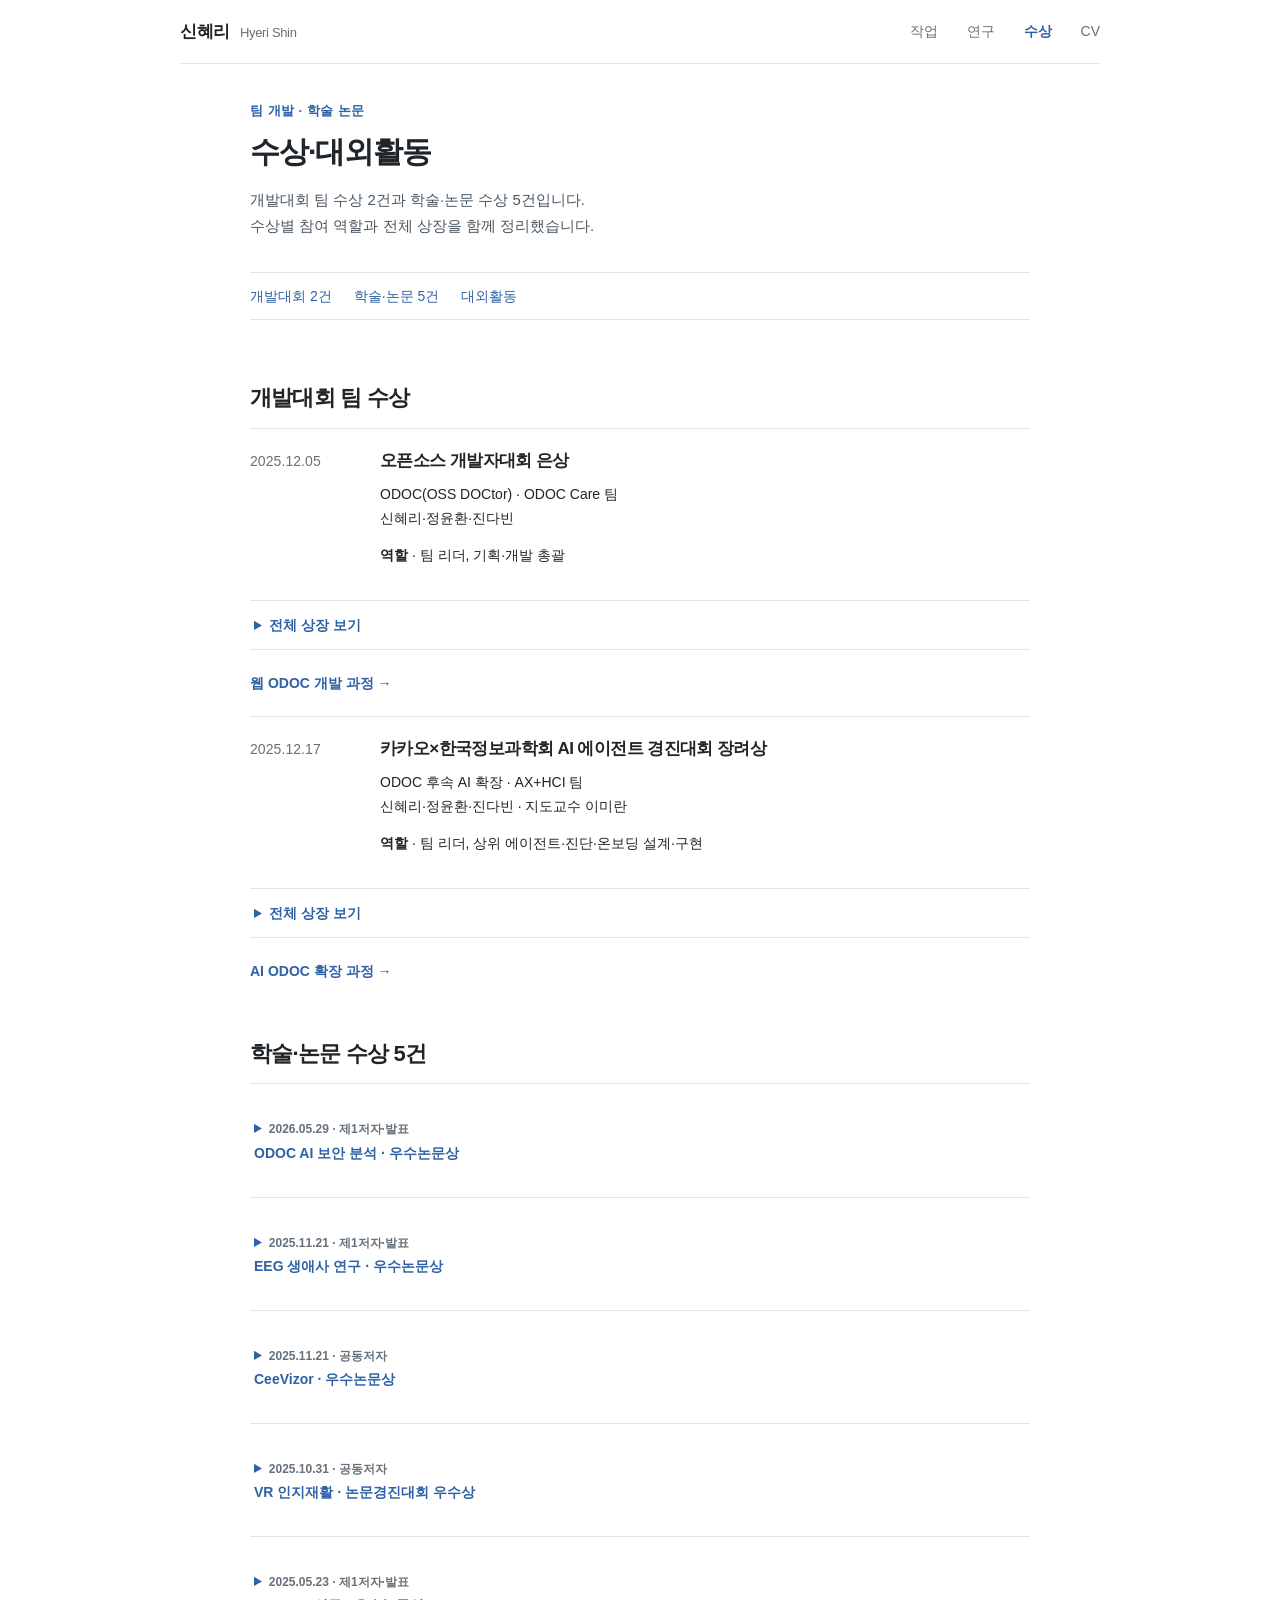
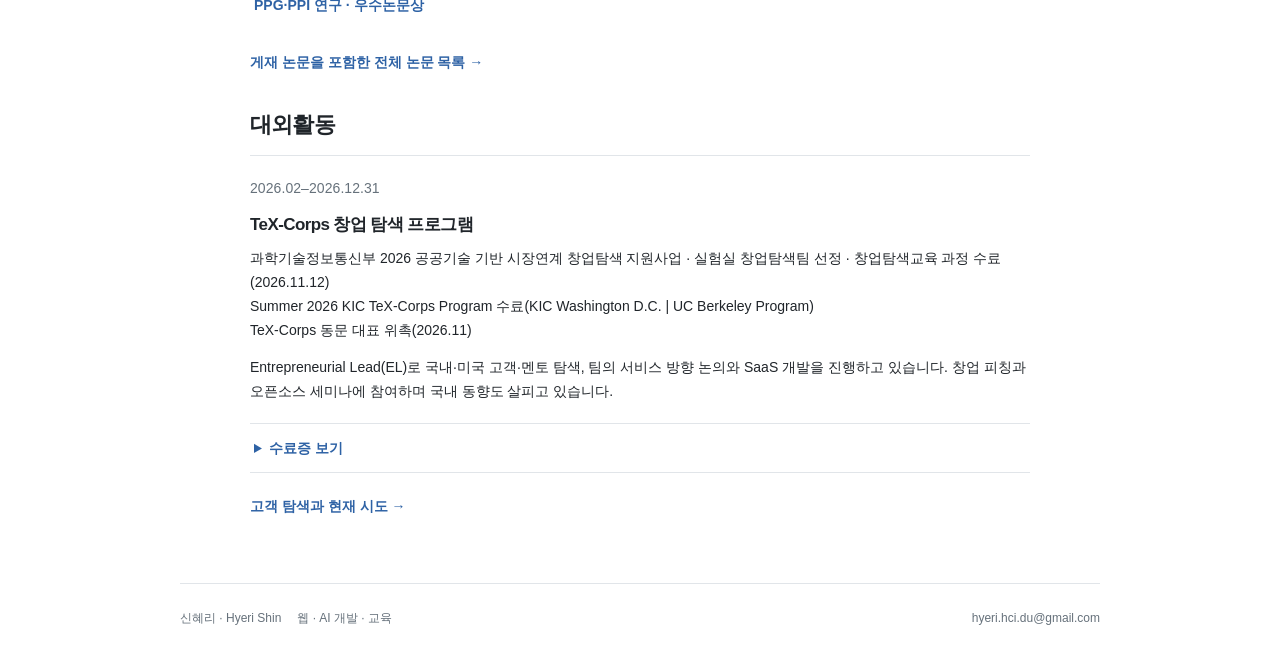
==== commit 91e6a8b6: "대외활동 한 줄 추가" ====
--- a/awards.html
+++ b/awards.html
@@ -14,7 +14,7 @@
 <main id="main">
 <div class="page-width document-page"><header class="page-heading"><p class="eyebrow">팀 개발 · 학술 논문</p><h1>수상·대외활동</h1><p class="lead">개발대회 팀 수상 2건과 학술·논문 수상 5건입니다.<br>수상별 참여 역할과 전체 상장을 함께 정리했습니다.</p></header><nav class="jump-links" aria-label="수상 구분"><a href="#development">개발대회 2건</a><a href="#academic">학술·논문 5건</a><a href="#activities">대외활동</a></nav>
 <section class="award-group" id="development"><h2>개발대회 팀 수상</h2><article class="award-record" id="oss"><div class="award-summary"><p class="record-date">2025.12.05</p><div><h3>오픈소스 개발자대회 은상</h3><p>ODOC(OSS DOCtor) · ODOC Care 팀<br>신혜리·정윤환·진다빈</p><p><strong>역할</strong> · 팀 리더, 기획·개발 총괄</p></div></div><details><summary>전체 상장 보기</summary><div class="detail-body"><figure class="award-image"><a class="image-link" href="assets/award-20251205-oss-full.png" target="_blank" rel="noopener noreferrer" aria-label="2025 오픈소스 개발자대회 은상 원본 상장 전체 면 — 원본 이미지 열기"><img src="assets/award-20251205-oss-full.png" width="1132" height="1600" alt="2025 오픈소스 개발자대회 은상 원본 상장 전체 면" loading="lazy"></a></figure></div></details><a class="text-link" href="projects/odoc.html#web">웹 ODOC 개발 과정 →</a></article><article class="award-record" id="kakao"><div class="award-summary"><p class="record-date">2025.12.17</p><div><h3>카카오×한국정보과학회 AI 에이전트 경진대회 장려상</h3><p>ODOC 후속 AI 확장 · AX+HCI 팀<br>신혜리·정윤환·진다빈 · 지도교수 이미란</p><p><strong>역할</strong> · 팀 리더, 상위 에이전트·진단·온보딩 설계·구현</p></div></div><details><summary>전체 상장 보기</summary><div class="detail-body"><figure class="award-image"><a class="image-link" href="assets/award-20251217-kakao-full.png" target="_blank" rel="noopener noreferrer" aria-label="2025 카카오 한국정보과학회 AI 에이전트 경진대회 장려상 원본 상장 전체 면 — 원본 이미지 열기"><img src="assets/award-20251217-kakao-full.png" width="1162" height="1600" alt="2025 카카오 한국정보과학회 AI 에이전트 경진대회 장려상 원본 상장 전체 면" loading="lazy"></a></figure></div></details><a class="text-link" href="projects/odoc.html#ai">AI ODOC 확장 과정 →</a></article></section>
-<section class="award-group" id="academic"><h2>학술·논문 수상 5건</h2><details class="award-record"><summary><span class="small-meta">2026.05.29 · 제1저자·발표</span><br>ODOC AI 보안 분석 · 우수논문상</summary><div class="detail-body"><p>2026 한국산업정보학회 춘계학술대회</p><h4>부분 스캔 환경에서 False-Clean 방지를 위한 ODOC AI Agent의 투명성 기반 보안 분석 아키텍처 제안</h4><p><strong>저자</strong> · 신혜리·진다빈·정윤환·이미란</p><p>관련 ODOC 프로젝트에서는 Supervisor·진단·온보딩 기능의 설계·구현을 맡았습니다. 이후 졸업논문 연구를 위해 OSV 구조를 반영해 보안 분석을 확장했습니다.</p><figure class="award-image"><a class="image-link" href="assets/award-20260529-odoc_academic-full.png" target="_blank" rel="noopener noreferrer" aria-label="ODOC AI 보안 분석 · 우수논문상 원본 상장 전체 면 — 원본 이미지 열기"><img src="assets/award-20260529-odoc_academic-full.png" width="1132" height="1600" alt="ODOC AI 보안 분석 · 우수논문상 원본 상장 전체 면" loading="lazy"></a></figure></div></details><details class="award-record"><summary><span class="small-meta">2025.11.21 · 제1저자·발표</span><br>EEG 생애사 연구 · 우수논문상</summary><div class="detail-body"><p>2025 한국산업정보학회 추계학술대회</p><h4>뇌파·심리 지표 기반 고령층 생애사 프로그램의 정서 안정 효과 분석</h4><p><strong>저자</strong> · 신혜리·전승화·성희자·이미란</p><p><strong>참여 역할</strong> · 신호 수집·소프트웨어·검증·통계 분석</p><figure class="award-image"><a class="image-link" href="assets/award-20251121-eeg-full.png" target="_blank" rel="noopener noreferrer" aria-label="EEG 생애사 연구 · 우수논문상 원본 상장 전체 면 — 원본 이미지 열기"><img src="assets/award-20251121-eeg-full.png" width="1131" height="1600" alt="EEG 생애사 연구 · 우수논문상 원본 상장 전체 면" loading="lazy"></a></figure></div></details><details class="award-record"><summary><span class="small-meta">2025.11.21 · 공동저자</span><br>CeeVizor · 우수논문상</summary><div class="detail-body"><p>2025 한국산업정보학회 추계학술대회</p><h4>CeeVizor: C언어 메모리 구조의 시각화를 통한 교육 지원 도구 개발</h4><p><strong>저자</strong> · 김현송·신혜리·김병모·허준혁·최강우·이미란</p><figure class="award-image"><a class="image-link" href="assets/award-20251121-ceevizor-full.png" target="_blank" rel="noopener noreferrer" aria-label="CeeVizor · 우수논문상 원본 상장 전체 면 — 원본 이미지 열기"><img src="assets/award-20251121-ceevizor-full.png" width="1131" height="1600" alt="CeeVizor · 우수논문상 원본 상장 전체 면" loading="lazy"></a></figure></div></details><details class="award-record"><summary><span class="small-meta">2025.10.31 · 공동저자</span><br>VR 인지재활 · 논문경진대회 우수상</summary><div class="detail-body"><p>한국재활복지공학회 제19회 정기학술대회 학부생논문경진대회</p><h4>컴퓨터기반 인지 재활의 생태학적 효용성 문제를 해결하기 위한 VR 인지재활</h4><p><strong>저자</strong> · 정윤환·진다빈·신혜리·이미란</p><figure class="award-image"><a class="image-link" href="assets/award-20251031-vr-full.png" target="_blank" rel="noopener noreferrer" aria-label="VR 인지재활 · 논문경진대회 우수상 원본 상장 전체 면 — 원본 이미지 열기"><img src="assets/award-20251031-vr-full.png" width="1124" height="1600" alt="VR 인지재활 · 논문경진대회 우수상 원본 상장 전체 면" loading="lazy"></a></figure></div></details><details class="award-record"><summary><span class="small-meta">2025.05.23 · 제1저자·발표</span><br>PPG·PPI 연구 · 우수논문상</summary><div class="detail-body"><p>2025 한국산업정보학회 춘계학술대회</p><h4>통계적 방법 기반의 PPG 신호 이상치 탐지 및 제거를 통한 안정적인 PPI 추정 연구</h4><p><strong>저자</strong> · 신혜리·이미란</p><figure class="award-image"><a class="image-link" href="assets/award-20250523-ppg-full.png" target="_blank" rel="noopener noreferrer" aria-label="PPG·PPI 연구 · 우수논문상 원본 상장 전체 면 — 원본 이미지 열기"><img src="assets/award-20250523-ppg-full.png" width="1131" height="1600" alt="PPG·PPI 연구 · 우수논문상 원본 상장 전체 면" loading="lazy"></a></figure></div></details><a class="text-link" href="cv.html#publications">게재 논문을 포함한 전체 논문 목록 →</a></section><section class="award-group" id="activities"><h2>대외활동</h2><article class="award-record" id="texcorps"><p class="record-date">2026.02–2026.12.31</p><h3>TeX-Corps 창업 탐색 프로그램</h3><p>과학기술정보통신부 2026 공공기술 기반 시장연계 창업탐색 지원사업 · 실험실 창업탐색팀 선정 · 창업탐색교육 과정 수료(2026.11.12)<br>Summer 2026 KIC TeX-Corps Program 수료(KIC Washington D.C. | UC Berkeley Program)</p><p>Entrepreneurial Lead(EL)로 국내·미국 고객·멘토 탐색, 팀의 서비스 방향 논의와 SaaS 개발을 진행하고 있습니다. 창업 피칭과 오픈소스 세미나에 참여하며 국내 동향도 살피고 있습니다.</p><details><summary>수료증 보기</summary><div class="detail-body"><figure class="award-image"><a class="image-link" href="assets/certificate-20261112-texcorps-full.png" target="_blank" rel="noopener noreferrer" aria-label="2026 공공기술 기반 시장연계 창업탐색 지원사업 창업탐색교육 과정 수료증 — 원본 이미지 열기"><img src="assets/certificate-20261112-texcorps-full.png" width="1150" height="1600" alt="2026 공공기술 기반 시장연계 창업탐색 지원사업 창업탐색교육 과정 수료증" loading="lazy"></a></figure><figure class="award-image"><a class="image-link" href="assets/certificate-2026summer-kic-texcorps-full.png" target="_blank" rel="noopener noreferrer" aria-label="Summer 2026 KIC TeX-Corps Program 수료증 — 원본 이미지 열기"><img src="assets/certificate-2026summer-kic-texcorps-full.png" width="1840" height="1350" alt="Summer 2026 KIC TeX-Corps Program 수료증" loading="lazy"></a></figure></div></details><a class="text-link" href="projects/tex-corps.html">고객 탐색과 현재 시도 →</a></article></section></div></main>
+<section class="award-group" id="academic"><h2>학술·논문 수상 5건</h2><details class="award-record"><summary><span class="small-meta">2026.05.29 · 제1저자·발표</span><br>ODOC AI 보안 분석 · 우수논문상</summary><div class="detail-body"><p>2026 한국산업정보학회 춘계학술대회</p><h4>부분 스캔 환경에서 False-Clean 방지를 위한 ODOC AI Agent의 투명성 기반 보안 분석 아키텍처 제안</h4><p><strong>저자</strong> · 신혜리·진다빈·정윤환·이미란</p><p>관련 ODOC 프로젝트에서는 Supervisor·진단·온보딩 기능의 설계·구현을 맡았습니다. 이후 졸업논문 연구를 위해 OSV 구조를 반영해 보안 분석을 확장했습니다.</p><figure class="award-image"><a class="image-link" href="assets/award-20260529-odoc_academic-full.png" target="_blank" rel="noopener noreferrer" aria-label="ODOC AI 보안 분석 · 우수논문상 원본 상장 전체 면 — 원본 이미지 열기"><img src="assets/award-20260529-odoc_academic-full.png" width="1132" height="1600" alt="ODOC AI 보안 분석 · 우수논문상 원본 상장 전체 면" loading="lazy"></a></figure></div></details><details class="award-record"><summary><span class="small-meta">2025.11.21 · 제1저자·발표</span><br>EEG 생애사 연구 · 우수논문상</summary><div class="detail-body"><p>2025 한국산업정보학회 추계학술대회</p><h4>뇌파·심리 지표 기반 고령층 생애사 프로그램의 정서 안정 효과 분석</h4><p><strong>저자</strong> · 신혜리·전승화·성희자·이미란</p><p><strong>참여 역할</strong> · 신호 수집·소프트웨어·검증·통계 분석</p><figure class="award-image"><a class="image-link" href="assets/award-20251121-eeg-full.png" target="_blank" rel="noopener noreferrer" aria-label="EEG 생애사 연구 · 우수논문상 원본 상장 전체 면 — 원본 이미지 열기"><img src="assets/award-20251121-eeg-full.png" width="1131" height="1600" alt="EEG 생애사 연구 · 우수논문상 원본 상장 전체 면" loading="lazy"></a></figure></div></details><details class="award-record"><summary><span class="small-meta">2025.11.21 · 공동저자</span><br>CeeVizor · 우수논문상</summary><div class="detail-body"><p>2025 한국산업정보학회 추계학술대회</p><h4>CeeVizor: C언어 메모리 구조의 시각화를 통한 교육 지원 도구 개발</h4><p><strong>저자</strong> · 김현송·신혜리·김병모·허준혁·최강우·이미란</p><figure class="award-image"><a class="image-link" href="assets/award-20251121-ceevizor-full.png" target="_blank" rel="noopener noreferrer" aria-label="CeeVizor · 우수논문상 원본 상장 전체 면 — 원본 이미지 열기"><img src="assets/award-20251121-ceevizor-full.png" width="1131" height="1600" alt="CeeVizor · 우수논문상 원본 상장 전체 면" loading="lazy"></a></figure></div></details><details class="award-record"><summary><span class="small-meta">2025.10.31 · 공동저자</span><br>VR 인지재활 · 논문경진대회 우수상</summary><div class="detail-body"><p>한국재활복지공학회 제19회 정기학술대회 학부생논문경진대회</p><h4>컴퓨터기반 인지 재활의 생태학적 효용성 문제를 해결하기 위한 VR 인지재활</h4><p><strong>저자</strong> · 정윤환·진다빈·신혜리·이미란</p><figure class="award-image"><a class="image-link" href="assets/award-20251031-vr-full.png" target="_blank" rel="noopener noreferrer" aria-label="VR 인지재활 · 논문경진대회 우수상 원본 상장 전체 면 — 원본 이미지 열기"><img src="assets/award-20251031-vr-full.png" width="1124" height="1600" alt="VR 인지재활 · 논문경진대회 우수상 원본 상장 전체 면" loading="lazy"></a></figure></div></details><details class="award-record"><summary><span class="small-meta">2025.05.23 · 제1저자·발표</span><br>PPG·PPI 연구 · 우수논문상</summary><div class="detail-body"><p>2025 한국산업정보학회 춘계학술대회</p><h4>통계적 방법 기반의 PPG 신호 이상치 탐지 및 제거를 통한 안정적인 PPI 추정 연구</h4><p><strong>저자</strong> · 신혜리·이미란</p><figure class="award-image"><a class="image-link" href="assets/award-20250523-ppg-full.png" target="_blank" rel="noopener noreferrer" aria-label="PPG·PPI 연구 · 우수논문상 원본 상장 전체 면 — 원본 이미지 열기"><img src="assets/award-20250523-ppg-full.png" width="1131" height="1600" alt="PPG·PPI 연구 · 우수논문상 원본 상장 전체 면" loading="lazy"></a></figure></div></details><a class="text-link" href="cv.html#publications">게재 논문을 포함한 전체 논문 목록 →</a></section><section class="award-group" id="activities"><h2>대외활동</h2><article class="award-record" id="texcorps"><p class="record-date">2026.02–2026.12.31</p><h3>TeX-Corps 창업 탐색 프로그램</h3><p>과학기술정보통신부 2026 공공기술 기반 시장연계 창업탐색 지원사업 · 실험실 창업탐색팀 선정 · 창업탐색교육 과정 수료(2026.11.12)<br>Summer 2026 KIC TeX-Corps Program 수료(KIC Washington D.C. | UC Berkeley Program)<br>TeX-Corps 동문 대표 위촉(2026.11)</p><p>Entrepreneurial Lead(EL)로 국내·미국 고객·멘토 탐색, 팀의 서비스 방향 논의와 SaaS 개발을 진행하고 있습니다. 창업 피칭과 오픈소스 세미나에 참여하며 국내 동향도 살피고 있습니다.</p><details><summary>수료증 보기</summary><div class="detail-body"><figure class="award-image"><a class="image-link" href="assets/certificate-20261112-texcorps-full.png" target="_blank" rel="noopener noreferrer" aria-label="2026 공공기술 기반 시장연계 창업탐색 지원사업 창업탐색교육 과정 수료증 — 원본 이미지 열기"><img src="assets/certificate-20261112-texcorps-full.png" width="1150" height="1600" alt="2026 공공기술 기반 시장연계 창업탐색 지원사업 창업탐색교육 과정 수료증" loading="lazy"></a></figure><figure class="award-image"><a class="image-link" href="assets/certificate-2026summer-kic-texcorps-full.png" target="_blank" rel="noopener noreferrer" aria-label="Summer 2026 KIC TeX-Corps Program 수료증 — 원본 이미지 열기"><img src="assets/certificate-2026summer-kic-texcorps-full.png" width="1840" height="1350" alt="Summer 2026 KIC TeX-Corps Program 수료증" loading="lazy"></a></figure></div></details><a class="text-link" href="projects/tex-corps.html">고객 탐색과 현재 시도 →</a></article></section></div></main>
 <footer class="site-footer"><div><a href="./">신혜리 · Hyeri Shin</a><span>웹 · AI 개발 · 교육</span></div><a href="mailto:hyeri.hci.du@gmail.com">hyeri.hci.du@gmail.com</a></footer>
 </body>
 </html>
